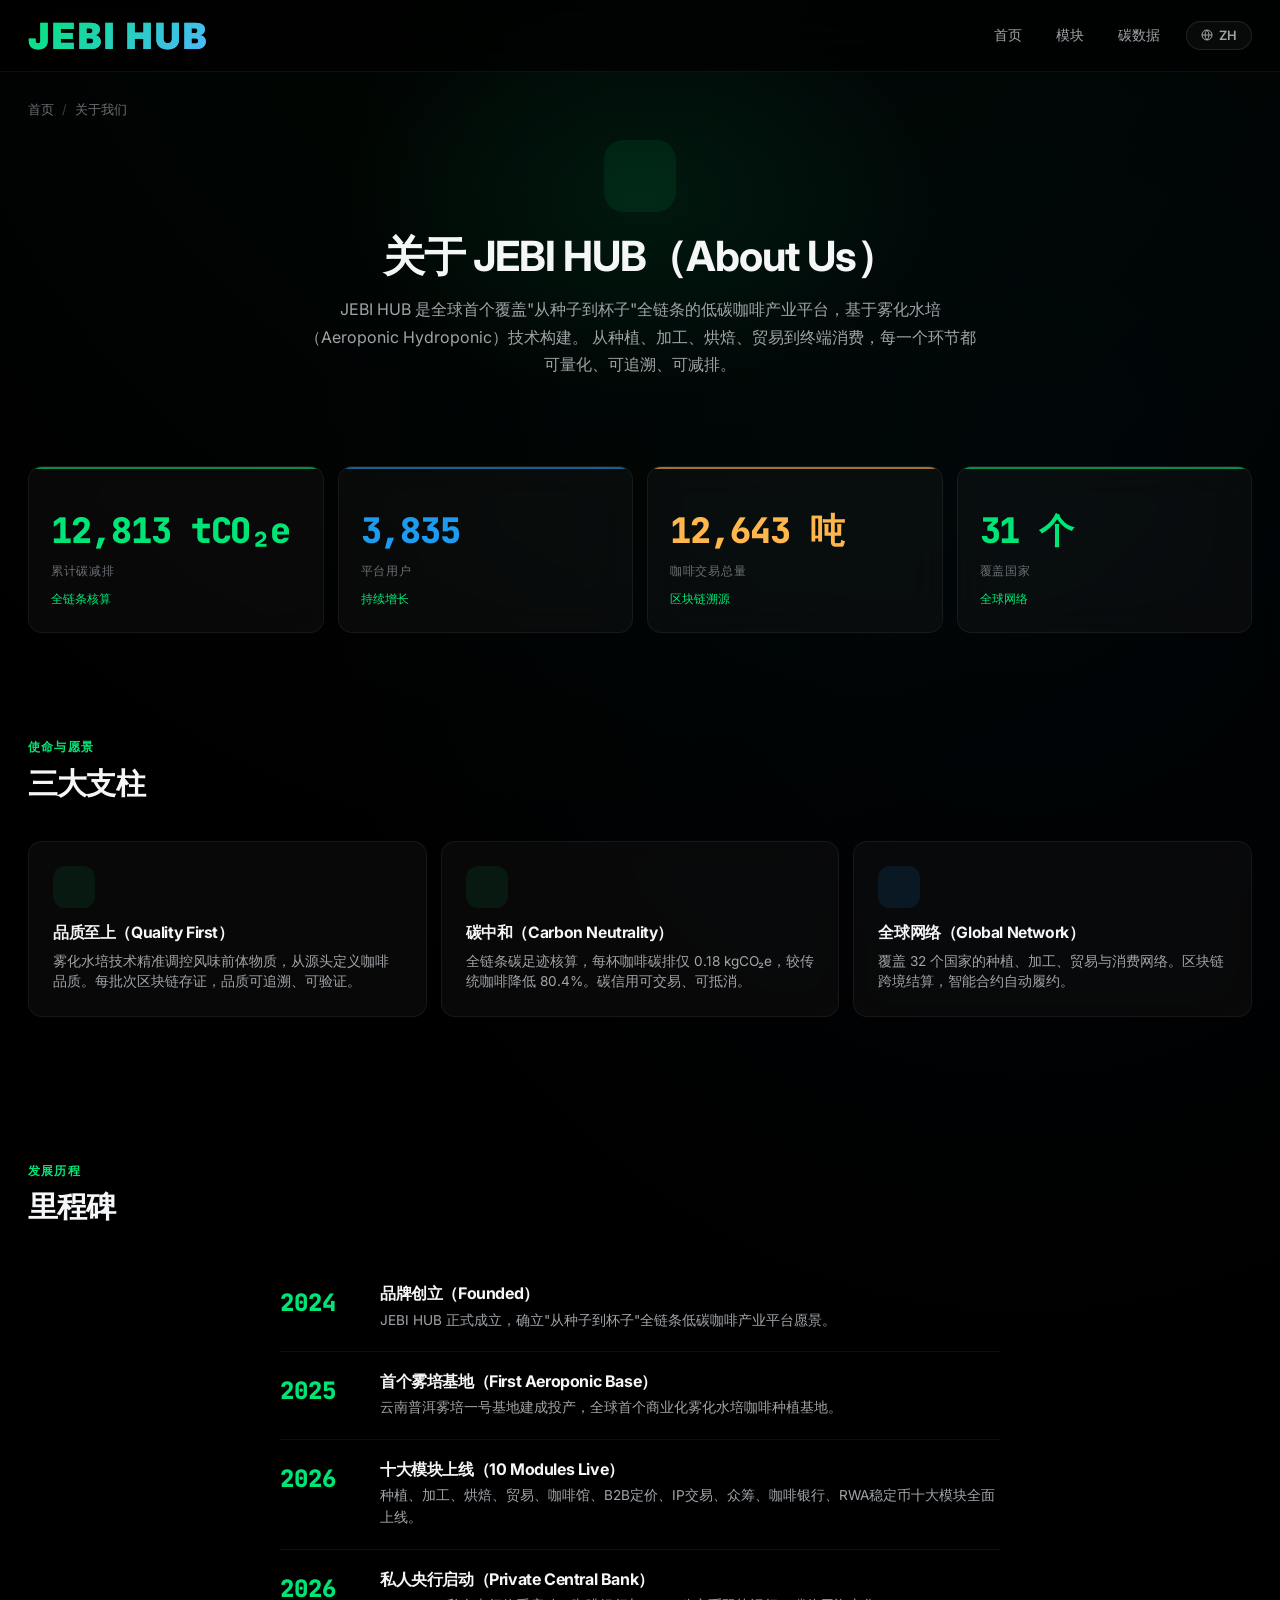
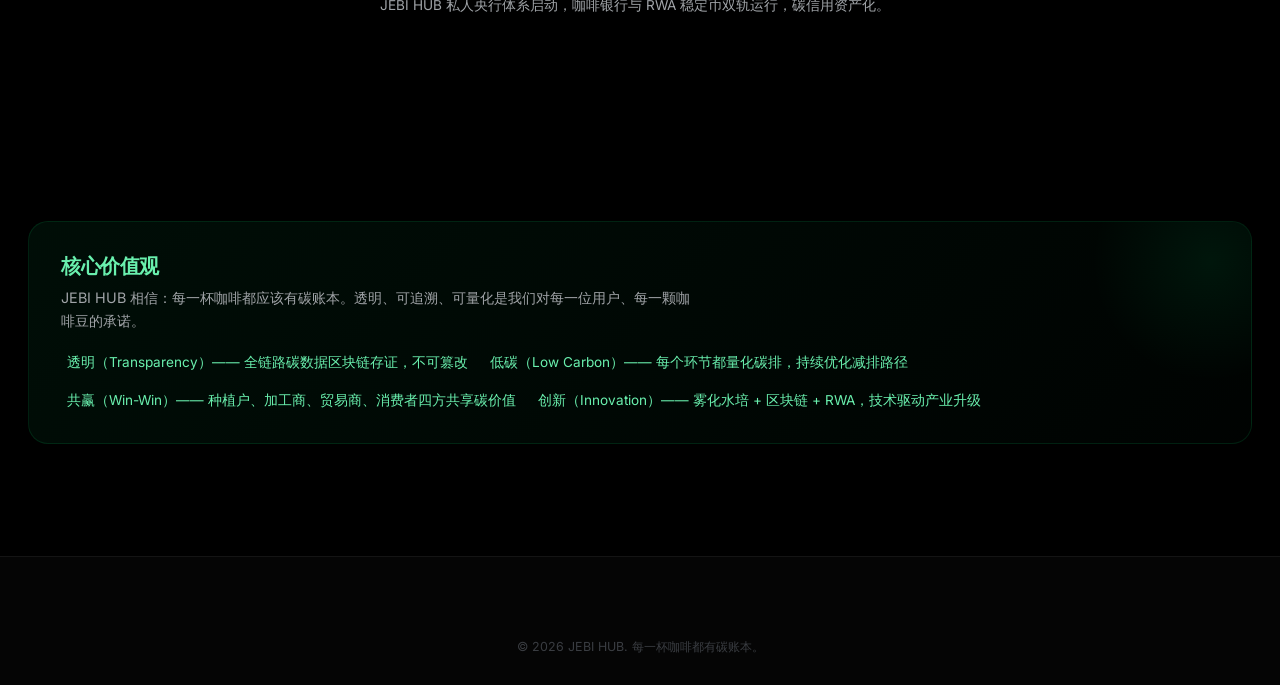
==== modules/about.html @ 52b02df3 "JEBI HUB — Low-carbon coffee industry platform - 15 HTML pages (index + 14 modules including About, " ====
<!DOCTYPE html>
<html lang="zh-CN">
  <head>
    <meta charset="UTF-8">
    <meta name="viewport" content="width=device-width, initial-scale=1.0">
    <title>关于我们 — JEBI HUB</title>
    <link rel="stylesheet" href="../css/style.css">
    <link href="https://fonts.googleapis.com/css2?family=Inter:wght@400;500;600;700;800;900&family=JetBrains+Mono:wght@400;500;600;700;800&display=swap" rel="stylesheet">
  </head>
  <body>
    <nav class="nav">
      <div class="nav-inner">
        <a href="../index.html" class="nav-logo">
          <span>JEBI HUB</span>
        </a>
        <div class="nav-links">
          <a href="../index.html" class="nav-link" data-i18n="nav.home">首页</a>
          <a href="../index.html#modules" class="nav-link" data-i18n="nav.modules">模块</a>
          <a href="../index.html#dashboard" class="nav-link" data-i18n="nav.carbon">碳数据</a>
          <div class="lang-switcher">
            <button class="lang-switcher-btn">
              <svg width="16" height="16" viewBox="0 0 24 24" fill="none" stroke="currentColor" stroke-width="2">
                <circle cx="12" cy="12" r="10"/>
                <path d="M2 12h20M12 2a15.3 15.3 0 0 1 4 10 15.3 15.3 0 0 1-4 10 15.3 15.3 0 0 1-4-10 15.3 15.3 0 0 1 4-10z"/>
              </svg>
              <span class="lang-current">ZH</span>
            </button>
            <div class="lang-switcher-menu">
              <div class="lang-option active" data-lang="zh">中文</div>
              <div class="lang-option" data-lang="en">English</div>
              <div class="lang-option" data-lang="ar">العربية</div>
            </div>
          </div>
        </div>
      </div>
    </nav>
    <section class="page-header" style="--ph-glow: rgba(0, 230, 118, 0.08);">
      <div class="container">
        <div class="breadcrumb">
          <a href="../index.html" data-i18n="breadcrumb.home">首页</a>
          <span class="breadcrumb-sep">/</span>
          <span data-i18n="about.breadcrumb">关于我们</span>
        </div>
        <div class="page-header-content">
          <div class="module-icon" style="background: var(--green-dim);">
          </div>
          <h1 data-i18n="about.title">关于 JEBI HUB（About Us）</h1>
          <p class="module-desc" data-i18n="about.desc">
            JEBI HUB 是全球首个覆盖"从种子到杯子"全链条的低碳咖啡产业平台，基于雾化水培（Aeroponic Hydroponic）技术构建。
            从种植、加工、烘焙、贸易到终端消费，每一个环节都可量化、可追溯、可减排。
          </p>
        </div>
      </div>
    </section>
    <!-- KPI -->
    <section class="container">
      <div class="kpi-row">
        <div class="kpi" style="--kpi-color: var(--green);">
          <div class="kpi-icon">
          </div>
          <div class="kpi-val" data-count="12850" data-suffix=" tCO₂e">12,850 tCO₂e</div>
          <div class="kpi-label" data-i18n="about.kpi1.label">累计碳减排</div>
          <div class="kpi-trend up" data-i18n="about.kpi1.trend">全链条核算</div>
        </div>
        <div class="kpi" style="--kpi-color: var(--accent);">
          <div class="kpi-icon">
          </div>
          <div class="kpi-val" data-count="3847">3,847</div>
          <div class="kpi-label" data-i18n="about.kpi2.label">平台用户</div>
          <div class="kpi-trend up" data-i18n="about.kpi2.trend">持续增长</div>
        </div>
        <div class="kpi" style="--kpi-color: var(--amber);">
          <div class="kpi-icon">
          </div>
          <div class="kpi-val" data-count="12680" data-suffix=" 吨">12,680 吨</div>
          <div class="kpi-label" data-i18n="about.kpi3.label">咖啡交易总量</div>
          <div class="kpi-trend up" data-i18n="about.kpi3.trend">区块链溯源</div>
        </div>
        <div class="kpi" style="--kpi-color: var(--green);">
          <div class="kpi-icon">
          </div>
          <div class="kpi-val" data-count="32" data-suffix=" 个">32 个</div>
          <div class="kpi-label" data-i18n="about.kpi4.label">覆盖国家</div>
          <div class="kpi-trend up" data-i18n="about.kpi4.trend">全球网络</div>
        </div>
      </div>
    </section>
    <!-- Mission & Vision -->
    <section class="section">
      <div class="container">
        <div class="section-head">
          <div>
            <div class="section-eyebrow" data-i18n="about.mission.eyebrow">使命与愿景</div>
            <h2 data-i18n="about.mission.title">三大支柱</h2>
          </div>
        </div>
        <div class="feature-grid">
          <div class="feature-card animate-in d1">
            <div class="feature-card-icon green">
            </div>
            <h4 data-i18n="about.mission.card1.title">品质至上（Quality First）</h4>
            <p data-i18n="about.mission.card1.desc">雾化水培技术精准调控风味前体物质，从源头定义咖啡品质。每批次区块链存证，品质可追溯、可验证。</p>
          </div>
          <div class="feature-card animate-in d2">
            <div class="feature-card-icon green">
            </div>
            <h4 data-i18n="about.mission.card2.title">碳中和（Carbon Neutrality）</h4>
            <p data-i18n="about.mission.card2.desc">全链条碳足迹核算，每杯咖啡碳排仅 0.18 kgCO₂e，较传统咖啡降低 80.4%。碳信用可交易、可抵消。</p>
          </div>
          <div class="feature-card animate-in d3">
            <div class="feature-card-icon blue">
            </div>
            <h4 data-i18n="about.mission.card3.title">全球网络（Global Network）</h4>
            <p data-i18n="about.mission.card3.desc">覆盖 32 个国家的种植、加工、贸易与消费网络。区块链跨境结算，智能合约自动履约。</p>
          </div>
        </div>
      </div>
    </section>
    <!-- Timeline -->
    <section class="section">
      <div class="container">
        <div class="section-head">
          <div>
            <div class="section-eyebrow" data-i18n="about.timeline.eyebrow">发展历程</div>
            <h2 data-i18n="about.timeline.title">里程碑</h2>
          </div>
        </div>
        <div class="about-timeline">
          <div class="about-timeline-item">
            <div class="about-timeline-year">2024</div>
            <div class="about-timeline-content">
              <h4 data-i18n="about.timeline.item1.title">品牌创立（Founded）</h4>
              <p data-i18n="about.timeline.item1.desc">JEBI HUB 正式成立，确立"从种子到杯子"全链条低碳咖啡产业平台愿景。</p>
            </div>
          </div>
          <div class="about-timeline-item">
            <div class="about-timeline-year">2025</div>
            <div class="about-timeline-content">
              <h4 data-i18n="about.timeline.item2.title">首个雾培基地（First Aeroponic Base）</h4>
              <p data-i18n="about.timeline.item2.desc">云南普洱雾培一号基地建成投产，全球首个商业化雾化水培咖啡种植基地。</p>
            </div>
          </div>
          <div class="about-timeline-item">
            <div class="about-timeline-year">2026</div>
            <div class="about-timeline-content">
              <h4 data-i18n="about.timeline.item3.title">十大模块上线（10 Modules Live）</h4>
              <p data-i18n="about.timeline.item3.desc">种植、加工、烘焙、贸易、咖啡馆、B2B定价、IP交易、众筹、咖啡银行、RWA稳定币十大模块全面上线。</p>
            </div>
          </div>
          <div class="about-timeline-item">
            <div class="about-timeline-year">2026</div>
            <div class="about-timeline-content">
              <h4 data-i18n="about.timeline.item4.title">私人央行启动（Private Central Bank）</h4>
              <p data-i18n="about.timeline.item4.desc">JEBI HUB 私人央行体系启动，咖啡银行与 RWA 稳定币双轨运行，碳信用资产化。</p>
            </div>
          </div>
        </div>
      </div>
    </section>
    <!-- Core Values -->
    <section class="section">
      <div class="container">
        <div class="lc-banner">
          <h3 data-i18n="about.values.title">核心价值观</h3>
          <p data-i18n="about.values.desc">JEBI HUB 相信：每一杯咖啡都应该有碳账本。透明、可追溯、可量化是我们对每一位用户、每一颗咖啡豆的承诺。</p>
          <ul>
            <li data-i18n="about.values.item1">透明（Transparency）—— 全链路碳数据区块链存证，不可篡改</li>
            <li data-i18n="about.values.item2">低碳（Low Carbon）—— 每个环节都量化碳排，持续优化减排路径</li>
            <li data-i18n="about.values.item3">共赢（Win-Win）—— 种植户、加工商、贸易商、消费者四方共享碳价值</li>
            <li data-i18n="about.values.item4">创新（Innovation）—— 雾化水培 + 区块链 + RWA，技术驱动产业升级</li>
          </ul>
        </div>
      </div>
    </section>
    <footer class="footer">
      <div class="container">
        <div class="footer-bottom" style="border: none; justify-content: center;">
          <p>&copy; 2026 JEBI HUB. 每一杯咖啡都有碳账本。</p>
        </div>
      </div>
    </footer>
    <script src="../js/i18n.js"></script>
    <script src="../js/main.js">
    </script>
  </body>
</html>
---- css/style.css ----
/* ============================================================
 全咖啡产业链低碳经济购物中心 — 全局样式 v2
 Design: Premium Dark · Glassmorphism · Data-First
 ============================================================ */

/* ---------- CSS Variables ---------- */
:root {
 /* Backgrounds — layered depth */
 --bg-0: #000000;
 --bg-1: #050505;
 --bg-2: #0a0b0d;
 --bg-3: #101113;
 --bg-glass: rgba(255, 255, 255, 0.03);
 --bg-glass-hover: rgba(255, 255, 255, 0.06);
 --bg-elevated: #16181c;

 /* Borders */
 --border-1: rgba(255, 255, 255, 0.06);
 --border-2: rgba(255, 255, 255, 0.1);
 --border-3: rgba(255, 255, 255, 0.16);

 /* Text */
 --text-1: #f5f6f7;
 --text-2: #a0a4a8;
 --text-3: #6b7075;
 --text-4: #3a3d42;

 /* Accents */
 --accent: #1d9bf0;
 --accent-hi: #4db8ff;
 --accent-lo: #0d7bc4;
 --accent-dim: rgba(29, 155, 240, 0.1);
 --accent-glow: rgba(29, 155, 240, 0.3);

 /* Low-carbon green */
 --green: #00e676;
 --green-hi: #69f0ae;
 --green-lo: #00b248;
 --green-dim: rgba(0, 230, 118, 0.08);
 --green-glow: rgba(0, 230, 118, 0.2);

 /* Amber */
 --amber: #ffb74d;
 --amber-dim: rgba(255, 183, 77, 0.08);

 /* Purple */
 --purple: #b388ff;
 --purple-dim: rgba(179, 136, 255, 0.08);

 /* Red */
 --red: #ff5252;
 --red-dim: rgba(255, 82, 82, 0.08);

 /* Radius */
 --r-sm: 8px;
 --r-md: 14px;
 --r-lg: 20px;
 --r-xl: 28px;

 /* Shadows */
 --shadow-sm: 0 2px 8px rgba(0,0,0,0.3);
 --shadow-md: 0 4px 24px rgba(0,0,0,0.4);
 --shadow-lg: 0 8px 40px rgba(0,0,0,0.5);
 --shadow-green: 0 0 40px rgba(0, 230, 118, 0.12);
 --shadow-blue: 0 0 40px rgba(29, 155, 240, 0.12);

 /* Typography */
 --font-sans: 'Inter', -apple-system, BlinkMacSystemFont, 'Segoe UI', sans-serif;
 --font-mono: 'JetBrains Mono', 'SF Mono', 'Fira Code', monospace;

 /* Layout */
 --nav-h: 64px;
 --max-w: 1320px;
}

/* ---------- Reset ---------- */
*, *::before, *::after { box-sizing: border-box; margin: 0; padding: 0; }
html { font-size: 16px; scroll-behavior: smooth; -webkit-font-smoothing: antialiased; -moz-osx-font-smoothing: grayscale; }
body {
 font-family: var(--font-sans);
 background: var(--bg-0);
 color: var(--text-1);
 line-height: 1.6;
 min-height: 100vh;
 overflow-x: hidden;
 background-image:
 radial-gradient(ellipse 80% 50% at 50% -10%, rgba(0, 230, 118, 0.04), transparent),
 radial-gradient(ellipse 60% 40% at 80% 20%, rgba(29, 155, 240, 0.03), transparent);
}
a { color: var(--accent); text-decoration: none; transition: color 0.2s; }
a:hover { color: var(--accent-hi); }
ul, ol { list-style: none; }
img { max-width: 100%; display: block; }
button { cursor: pointer; font-family: inherit; border: none; outline: none; background: none; color: inherit; }
input, textarea, select { font-family: inherit; outline: none; }

/* ---------- Typography ---------- */
h1, h2, h3, h4, h5, h6 { font-weight: 700; line-height: 1.2; letter-spacing: -0.025em; }
.gradient-text {
 background: linear-gradient(135deg, var(--green-hi), var(--accent-hi));
 -webkit-background-clip: text; -webkit-text-fill-color: transparent; background-clip: text;
}
.gradient-green {
 background: linear-gradient(135deg, var(--green), var(--green-hi));
 -webkit-background-clip: text; -webkit-text-fill-color: transparent; background-clip: text;
}
.mono { font-family: var(--font-mono); }
.t2 { color: var(--text-2); }
.t3 { color: var(--text-3); }

/* ---------- Container ---------- */
.container { width: 100%; max-width: var(--max-w); margin: 0 auto; padding: 0 28px; }

/* ---------- Glass Card (core component) ---------- */
.glass {
 background: var(--bg-glass);
 backdrop-filter: blur(20px) saturate(140%);
 -webkit-backdrop-filter: blur(20px) saturate(140%);
 border: 1px solid var(--border-1);
 border-radius: var(--r-lg);
 transition: all 0.35s cubic-bezier(0.4, 0, 0.2, 1);
}
.glass:hover {
 background: var(--bg-glass-hover);
 border-color: var(--border-2);
}
.glass-solid {
 background: var(--bg-2);
 border: 1px solid var(--border-1);
 border-radius: var(--r-lg);
 transition: all 0.35s cubic-bezier(0.4, 0, 0.2, 1);
}
.glass-solid:hover {
 background: var(--bg-3);
 border-color: var(--border-2);
}

/* ---------- Navigation ---------- */
.nav {
 position: fixed; top: 0; left: 0; right: 0; z-index: 1000;
 height: var(--nav-h);
 background: rgba(0, 0, 0, 0.7);
 backdrop-filter: blur(24px) saturate(160%);
 -webkit-backdrop-filter: blur(24px) saturate(160%);
 border-bottom: 1px solid var(--border-1);
}
.nav-inner {
 display: flex; align-items: center; justify-content: space-between;
 height: 100%; max-width: var(--max-w); margin: 0 auto; padding: 0 28px;
}
.nav-logo {
  display: flex; align-items: center; gap: 0;
  font-size: 2.25rem; font-weight: 900; line-height: 1;
  color: transparent;
  background: linear-gradient(135deg, var(--green), var(--accent-hi));
  -webkit-background-clip: text; background-clip: text;
  -webkit-text-fill-color: transparent;
  text-transform: uppercase; letter-spacing: 0.08em;
  text-decoration: none; white-space: nowrap;
  transition: opacity 0.2s;
}
.nav-logo:hover { opacity: 0.85; }
.nav-logo span { background: inherit; -webkit-background-clip: inherit; background-clip: inherit; -webkit-text-fill-color: inherit; }
.nav-links { display: flex; align-items: center; gap: 2px; }
.nav-link {
 padding: 8px 16px; font-size: 0.875rem; font-weight: 500;
 color: var(--text-2); border-radius: 20px; transition: all 0.2s;
}
.nav-link:hover { color: var(--text-1); background: var(--bg-glass); }
.nav-link.active { color: var(--text-1); background: var(--accent-dim); }
.nav-dropdown { position: relative; }
.nav-dropdown-trigger {
 display: flex; align-items: center; gap: 4px;
 padding: 8px 16px; font-size: 0.875rem; font-weight: 500;
 color: var(--text-2); border-radius: 20px; transition: all 0.2s;
}
.nav-dropdown-trigger:hover { color: var(--text-1); background: var(--bg-glass); }
.nav-dropdown-trigger svg { width: 14px; height: 14px; transition: transform 0.2s; }
.nav-dropdown:hover .nav-dropdown-trigger svg { transform: rotate(180deg); }
.nav-dropdown-menu {
 position: absolute; top: calc(100% + 8px); left: 50%;
 transform: translateX(-50%) translateY(8px);
 background: rgba(16, 17, 19, 0.95);
 backdrop-filter: blur(24px); -webkit-backdrop-filter: blur(24px);
 border: 1px solid var(--border-2); border-radius: var(--r-md);
 padding: 8px; min-width: 240px;
 opacity: 0; visibility: hidden; transition: all 0.2s;
 box-shadow: var(--shadow-lg);
}
.nav-dropdown:hover .nav-dropdown-menu {
 opacity: 1; visibility: visible; transform: translateX(-50%) translateY(0);
}
.nav-dropdown-item {
 display: flex; align-items: center; gap: 8px;
 padding: 10px 14px; font-size: 0.85rem; color: var(--text-2);
 border-radius: var(--r-sm); transition: all 0.15s;
}
.nav-dropdown-item:hover { color: var(--text-1); background: var(--accent-dim); }
.nav-dropdown-item .badge {
 margin-left: auto; padding: 2px 8px; font-size: 0.65rem; font-weight: 700;
 color: var(--green); background: var(--green-dim); border-radius: 8px;
 text-transform: uppercase; letter-spacing: 0.04em;
}

/* ---------- Hero ---------- */
.hero { padding: 140px 0 60px; text-align: center; position: relative; overflow: hidden; }
.hero::before {
 content: ''; position: absolute; top: -100px; left: 50%; transform: translateX(-50%);
 width: 900px; height: 700px;
 background: radial-gradient(ellipse at center, rgba(0, 230, 118, 0.07) 0%, transparent 60%);
 pointer-events: none;
}
.hero::after {
 content: ''; position: absolute; bottom: 0; left: 0; right: 0; height: 200px;
 background: linear-gradient(to bottom, transparent, var(--bg-0));
 pointer-events: none;
}
.hero-badge {
 display: inline-flex; align-items: center; gap: 8px;
 padding: 7px 18px; font-size: 0.8rem; font-weight: 600;
 color: var(--green-hi); background: var(--green-dim);
 border: 1px solid rgba(0, 230, 118, 0.15);
 border-radius: 24px; margin-bottom: 28px;
}
.hero-badge-dot {
 width: 7px; height: 7px; background: var(--green); border-radius: 50%;
 box-shadow: 0 0 8px var(--green);
 animation: pulse-dot 2s infinite;
}
@keyframes pulse-dot { 0%, 100% { opacity: 1; } 50% { opacity: 0.3; } }
.hero h1 {
 font-size: 4rem; font-weight: 900; line-height: 1.08;
 letter-spacing: -0.035em; margin-bottom: 24px; max-width: 880px;
 margin-left: auto; margin-right: auto;
}
.hero-sub {
 font-size: 1.2rem; color: var(--text-2); max-width: 640px;
 margin: 0 auto 44px; line-height: 1.7;
}
.hero-cta { display: inline-flex; gap: 14px; }

/* ---------- Buttons ---------- */
.btn {
 display: inline-flex; align-items: center; justify-content: center; gap: 8px;
 padding: 13px 30px; font-size: 0.95rem; font-weight: 600;
 border-radius: 26px; transition: all 0.25s cubic-bezier(0.4, 0, 0.2, 1);
 white-space: nowrap;
}
.btn-primary {
 background: linear-gradient(135deg, var(--accent), var(--accent-lo));
 color: #fff;
 box-shadow: 0 4px 20px rgba(29, 155, 240, 0.3);
}
.btn-primary:hover { transform: translateY(-1px); box-shadow: 0 6px 28px rgba(29, 155, 240, 0.4); color: #fff; }
.btn-green {
 background: linear-gradient(135deg, var(--green), var(--green-lo));
 color: #000;
 box-shadow: 0 4px 20px rgba(0, 230, 118, 0.25);
}
.btn-green:hover { transform: translateY(-1px); box-shadow: 0 6px 28px rgba(0, 230, 118, 0.35); color: #000; }
.btn-outline {
 background: var(--bg-glass); color: var(--text-1); border: 1px solid var(--border-2);
 backdrop-filter: blur(12px); -webkit-backdrop-filter: blur(12px);
}
.btn-outline:hover { background: var(--bg-glass-hover); border-color: var(--border-3); color: var(--text-1); }
.btn-sm { padding: 8px 18px; font-size: 0.85rem; }
.btn-lg { padding: 16px 38px; font-size: 1.05rem; }

/* ---------- Section ---------- */
.section { padding: 72px 0; }
.section-head {
 display: flex; align-items: flex-end; justify-content: space-between;
 margin-bottom: 40px; flex-wrap: wrap; gap: 16px;
}
.section-head h2 { font-size: 1.9rem; font-weight: 800; }
.section-head .sub { color: var(--text-3); font-size: 0.9rem; }
.section-eyebrow {
 font-size: 0.75rem; font-weight: 700; text-transform: uppercase;
 letter-spacing: 0.1em; color: var(--green); margin-bottom: 8px;
}

/* ---------- KPI Stats Row ---------- */
.kpi-row {
 display: grid; grid-template-columns: repeat(4, 1fr);
 gap: 14px; margin: 48px 0 32px;
}
.kpi {
 background: var(--bg-glass);
 backdrop-filter: blur(20px); -webkit-backdrop-filter: blur(20px);
 border: 1px solid var(--border-1); border-radius: var(--r-md);
 padding: 24px 22px; transition: all 0.35s; position: relative; overflow: hidden;
}
.kpi::before {
 content: ''; position: absolute; top: 0; left: 0; right: 0; height: 2px;
 background: var(--kpi-color, var(--green)); opacity: 0.6;
}
.kpi:hover {
 border-color: var(--border-3); transform: translateY(-3px);
 box-shadow: var(--shadow-md);
}
.kpi-icon { font-size: 1.3rem; margin-bottom: 12px; }
.kpi-val {
 font-size: 2.2rem; font-weight: 900; font-family: var(--font-mono);
 letter-spacing: -0.03em; color: var(--kpi-color, var(--green));
}
.kpi-label {
 font-size: 0.78rem; color: var(--text-3); text-transform: uppercase;
 letter-spacing: 0.06em; margin-top: 2px;
}
.kpi-trend {
 font-size: 0.75rem; margin-top: 8px;
 display: flex; align-items: center; gap: 4px;
}
.kpi-trend.up { color: var(--green); }
.kpi-trend.neutral { color: var(--text-3); }

/* ---------- Carbon Journey (SVG pipeline) ---------- */
.journey {
 position: relative; padding: 40px 0; overflow-x: auto;
}
.journey-track {
 display: flex; align-items: center; justify-content: center;
 min-width: 1000px; position: relative;
}
.journey-node {
 display: flex; flex-direction: column; align-items: center; text-align: center;
 min-width: 100px; z-index: 2; position: relative;
}
.journey-node-orb {
 width: 56px; height: 56px; border-radius: 50%;
 display: flex; align-items: center; justify-content: center;
 font-size: 1.3rem;
 background: var(--bg-2); border: 1px solid var(--border-2);
 transition: all 0.35s;
}
.journey-node:hover .journey-node-orb {
 border-color: var(--green); box-shadow: 0 0 24px var(--green-glow);
 transform: scale(1.12);
}
.journey-node-label {
 font-size: 0.78rem; font-weight: 600; color: var(--text-1); margin-top: 10px;
}
.journey-node-carbon {
 font-size: 0.68rem; color: var(--green); font-family: var(--font-mono); margin-top: 2px;
}
.journey-line {
 flex: 1; height: 2px; min-width: 40px;
 background: linear-gradient(90deg, var(--green-lo), var(--green));
 opacity: 0.3; position: relative;
}
.journey-line::after {
 content: ''; position: absolute; right: -4px; top: -3px;
 width: 0; height: 0;
 border-left: 6px solid var(--green);
 border-top: 4px solid transparent;
 border-bottom: 4px solid transparent;
 opacity: 0.5;
}

/* ---------- Dashboard Panel ---------- */
.dash-panel {
 display: grid; grid-template-columns: 1.6fr 1fr;
 gap: 14px; margin-top: 32px;
}
.dash-panel-right { display: flex; flex-direction: column; gap: 14px; }
.panel {
 background: var(--bg-glass);
 backdrop-filter: blur(20px); -webkit-backdrop-filter: blur(20px);
 border: 1px solid var(--border-1); border-radius: var(--r-lg);
 padding: 24px;
}
.panel-head {
 display: flex; align-items: center; justify-content: space-between;
 margin-bottom: 22px;
}
.panel-title { font-size: 0.95rem; font-weight: 700; }
.panel-badge {
 font-size: 0.68rem; padding: 3px 10px; border-radius: 10px;
 font-weight: 700; display: flex; align-items: center; gap: 5px;
}
.panel-badge.live { color: var(--green); background: var(--green-dim); }
.panel-badge.live::before {
 content: ''; width: 6px; height: 6px; border-radius: 50%;
 background: var(--green); animation: pulse-dot 2s infinite;
}

/* ---------- SVG Chart: Area Chart ---------- */
.area-chart { width: 100%; height: auto; }
.area-chart .grid line { stroke: var(--border-1); stroke-width: 1; }
.area-chart .axis text { font-size: 10px; fill: var(--text-3); font-family: var(--font-mono); }
.area-chart .area-fill { opacity: 0.15; }
.area-chart .line-stroke { fill: none; stroke-width: 2.5; stroke-linecap: round; stroke-linejoin: round; }

/* ---------- SVG Chart: Donut ---------- */
.donut-wrap { display: flex; align-items: center; justify-content: center; gap: 28px; }
.donut { position: relative; width: 150px; height: 150px; }
.donut svg { transform: rotate(-90deg); }
.donut-center {
 position: absolute; inset: 0; display: flex; flex-direction: column;
 align-items: center; justify-content: center;
}
.donut-val { font-size: 1.6rem; font-weight: 900; font-family: var(--font-mono); }
.donut-label { font-size: 0.7rem; color: var(--text-3); }
.donut-legend { display: flex; flex-direction: column; gap: 8px; }
.donut-legend-item {
 display: flex; align-items: center; gap: 8px; font-size: 0.8rem; color: var(--text-2);
}
.donut-legend-dot { width: 10px; height: 10px; border-radius: 3px; flex-shrink: 0; }

/* ---------- Horizontal Bar List ---------- */
.hbar-list { display: flex; flex-direction: column; gap: 14px; }
.hbar-row { display: flex; align-items: center; gap: 12px; }
.hbar-label { width: 90px; font-size: 0.8rem; color: var(--text-2); text-align: right; flex-shrink: 0; }
.hbar-track {
 flex: 1; height: 26px; background: var(--bg-1); border-radius: 13px;
 overflow: hidden; position: relative; border: 1px solid var(--border-1);
}
.hbar-fill {
 height: 100%; border-radius: 13px; transition: width 1.2s cubic-bezier(0.4, 0, 0.2, 1);
 display: flex; align-items: center; justify-content: flex-end; padding-right: 10px;
 font-size: 0.72rem; font-weight: 700; color: rgba(255,255,255,0.95);
}
.hbar-fill.green { background: linear-gradient(90deg, var(--green-lo), var(--green)); }
.hbar-fill.blue { background: linear-gradient(90deg, var(--accent-lo), var(--accent)); }
.hbar-fill.amber { background: linear-gradient(90deg, #c68610, var(--amber)); }
.hbar-fill.purple { background: linear-gradient(90deg, #7c4dff, var(--purple)); }
.hbar-val {
 width: 56px; font-size: 0.8rem; font-weight: 700; font-family: var(--font-mono);
 text-align: left; flex-shrink: 0;
}

/* ---------- Module Cards Grid ---------- */
.module-grid {
 display: grid; grid-template-columns: repeat(4, 1fr); gap: 14px;
}
.module-card {
 background: var(--bg-glass);
 backdrop-filter: blur(20px); -webkit-backdrop-filter: blur(20px);
 border: 1px solid var(--border-1); border-radius: var(--r-lg);
 padding: 26px 22px; transition: all 0.35s cubic-bezier(0.4, 0, 0.2, 1);
 position: relative; overflow: hidden; text-decoration: none; color: inherit; display: block;
}
.module-card::before {
 content: ''; position: absolute; top: 0; left: 0; right: 0; height: 3px;
 background: var(--mc-color, var(--green)); opacity: 0; transition: opacity 0.3s;
}
.module-card::after {
 content: ''; position: absolute; bottom: -40px; right: -40px;
 width: 120px; height: 120px; border-radius: 50%;
 background: var(--mc-color, var(--green)); opacity: 0;
 filter: blur(40px); transition: opacity 0.4s;
}
.module-card:hover {
 border-color: var(--border-3); transform: translateY(-4px);
 box-shadow: var(--shadow-md);
}
.module-card:hover::before { opacity: 1; }
.module-card:hover::after { opacity: 0.06; }
.module-card-num {
 position: absolute; top: 18px; right: 20px;
 font-size: 2.5rem; font-weight: 900; font-family: var(--font-mono);
 color: var(--text-4); opacity: 0.4;
}
.module-card-icon {
 width: 44px; height: 44px; border-radius: 12px;
 display: flex; align-items: center; justify-content: center;
 font-size: 1.25rem; margin-bottom: 16px;
}
.module-card-icon.green { background: var(--green-dim); }
.module-card-icon.blue { background: var(--accent-dim); }
.module-card-icon.amber { background: var(--amber-dim); }
.module-card-icon.purple { background: var(--purple-dim); }
.module-card h3 { font-size: 1.05rem; margin-bottom: 8px; }
.module-card p { font-size: 0.83rem; color: var(--text-2); line-height: 1.5; margin-bottom: 16px; }
.module-card-meta {
 display: flex; gap: 14px; font-size: 0.72rem; color: var(--text-3);
 padding-top: 14px; border-top: 1px solid var(--border-1);
}
.module-card-tag {
 position: absolute; top: 18px; right: 60px;
 padding: 2px 10px; font-size: 0.65rem; font-weight: 700;
 color: var(--green); background: var(--green-dim); border-radius: 8px;
 text-transform: uppercase; letter-spacing: 0.04em;
}

/* ---------- Flywheel Cards ---------- */
.flywheel-grid {
 display: grid; grid-template-columns: repeat(3, 1fr); gap: 14px;
}
.flywheel-card {
 background: var(--bg-glass);
 backdrop-filter: blur(20px); -webkit-backdrop-filter: blur(20px);
 border: 1px solid var(--border-1); border-radius: var(--r-lg);
 padding: 28px; transition: all 0.35s; position: relative; overflow: hidden;
}
.flywheel-card:hover { border-color: var(--border-2); transform: translateY(-3px); }
.flywheel-card-icon {
 width: 48px; height: 48px; border-radius: 14px;
 display: flex; align-items: center; justify-content: center;
 font-size: 1.4rem; margin-bottom: 18px;
}
.flywheel-card h4 { font-size: 1.1rem; margin-bottom: 10px; }
.flywheel-card p { font-size: 0.85rem; color: var(--text-2); line-height: 1.6; }
.flywheel-chain {
 display: flex; flex-wrap: wrap; gap: 4px; margin-top: 16px;
 font-size: 0.72rem; font-family: var(--font-mono); color: var(--text-3);
}
.flywheel-chain span { color: var(--green); }
.flywheel-chain em { font-style: normal; color: var(--text-4); margin: 0 2px; }

/* ---------- News ---------- */
.news-grid { display: grid; grid-template-columns: repeat(3, 1fr); gap: 14px; }
.news-card {
 background: var(--bg-glass);
 backdrop-filter: blur(20px); -webkit-backdrop-filter: blur(20px);
 border: 1px solid var(--border-1); border-radius: var(--r-lg);
 padding: 24px; transition: all 0.3s; display: block; color: inherit; text-decoration: none;
}
.news-card:hover { background: var(--bg-glass-hover); border-color: var(--border-2); transform: translateY(-2px); }
.news-card-tag {
 display: inline-block; padding: 3px 10px; font-size: 0.68rem; font-weight: 700;
 border-radius: 8px; margin-bottom: 14px; text-transform: uppercase; letter-spacing: 0.04em;
}
.news-card-tag.tech { color: var(--accent); background: var(--accent-dim); }
.news-card-tag.carbon { color: var(--green); background: var(--green-dim); }
.news-card-tag.biz { color: var(--amber); background: var(--amber-dim); }
.news-card h4 { font-size: 1rem; margin-bottom: 8px; line-height: 1.4; }
.news-card p { font-size: 0.85rem; color: var(--text-2); line-height: 1.5; }
.news-card-date { font-size: 0.72rem; color: var(--text-4); margin-top: 14px; }

/* ---------- Footer ---------- */
.footer { border-top: 1px solid var(--border-1); padding: 56px 0 28px; background: var(--bg-1); }
.footer-grid { display: grid; grid-template-columns: 2fr 1fr 1fr 1fr; gap: 40px; margin-bottom: 36px; }
.footer-brand h3 { font-size: 1.1rem; margin-bottom: 12px; }
.footer-brand p { font-size: 0.85rem; color: var(--text-2); line-height: 1.6; }
.footer-col h4 { font-size: 0.78rem; font-weight: 700; margin-bottom: 14px; text-transform: uppercase; letter-spacing: 0.08em; color: var(--text-3); }
.footer-col a { display: block; font-size: 0.85rem; color: var(--text-2); padding: 5px 0; transition: color 0.2s; }
.footer-col a:hover { color: var(--text-1); }
.footer-bottom {
 display: flex; align-items: center; justify-content: space-between;
 padding-top: 24px; border-top: 1px solid var(--border-1);
}
.footer-bottom p { font-size: 0.78rem; color: var(--text-4); }

/* ---------- Breadcrumb ---------- */
.breadcrumb {
 display: flex; align-items: center; gap: 8px;
 font-size: 0.8rem; color: var(--text-3); margin-bottom: 20px;
}
.breadcrumb a { color: var(--text-3); }
.breadcrumb a:hover { color: var(--text-1); }
.breadcrumb-sep { color: var(--text-4); }

/* ---------- Page Header ---------- */
.page-header {
 padding: 100px 0 40px; position: relative; overflow: hidden;
}
.page-header::before {
 content: ''; position: absolute; top: 0; left: 50%; transform: translateX(-50%);
 width: 600px; height: 400px;
 background: radial-gradient(ellipse at center, var(--ph-glow, rgba(0, 230, 118, 0.06)), transparent 70%);
 pointer-events: none;
}
.page-header-content { text-align: center; position: relative; }
.page-header .module-icon {
 width: 72px; height: 72px; border-radius: 20px;
 display: flex; align-items: center; justify-content: center;
 font-size: 2rem; margin: 0 auto 20px;
}
.page-header h1 { font-size: 2.6rem; margin-bottom: 14px; }
.page-header .module-desc {
 font-size: 1rem; color: var(--text-2); max-width: 680px;
 margin: 0 auto; line-height: 1.7;
}

/* ---------- Feature Grid ---------- */
.feature-grid { display: grid; grid-template-columns: repeat(3, 1fr); gap: 14px; }
.feature-card {
 background: var(--bg-glass);
 backdrop-filter: blur(20px); -webkit-backdrop-filter: blur(20px);
 border: 1px solid var(--border-1); border-radius: var(--r-md);
 padding: 24px; transition: all 0.3s;
}
.feature-card:hover { background: var(--bg-glass-hover); border-color: var(--border-2); }
.feature-card-icon {
 width: 42px; height: 42px; border-radius: 12px;
 display: flex; align-items: center; justify-content: center;
 font-size: 1.15rem; margin-bottom: 16px;
}
.feature-card-icon.green { background: var(--green-dim); }
.feature-card-icon.blue { background: var(--accent-dim); }
.feature-card-icon.amber { background: var(--amber-dim); }
.feature-card h4 { font-size: 0.98rem; margin-bottom: 8px; }
.feature-card p { font-size: 0.85rem; color: var(--text-2); line-height: 1.5; }

/* ---------- Low Carbon Banner ---------- */
.lc-banner {
 background: linear-gradient(135deg, rgba(0, 230, 118, 0.06), rgba(0, 230, 118, 0.01));
 border: 1px solid rgba(0, 230, 118, 0.12);
 border-radius: var(--r-lg); padding: 32px; margin: 40px 0;
 position: relative; overflow: hidden;
}
.lc-banner::after {
 content: ''; position: absolute; right: -80px; top: -80px;
 width: 240px; height: 240px;
 background: radial-gradient(circle, rgba(0, 230, 118, 0.08), transparent 70%);
 pointer-events: none;
}
.lc-banner h3 { font-size: 1.25rem; margin-bottom: 8px; color: var(--green-hi); }
.lc-banner p { font-size: 0.9rem; color: var(--text-2); line-height: 1.6; max-width: 640px; }
.lc-banner ul { display: flex; flex-wrap: wrap; gap: 16px; margin-top: 20px; }
.lc-banner ul li {
 display: flex; align-items: center; gap: 6px;
 font-size: 0.85rem; color: var(--green-hi);
}
.lc-banner ul li::before { content: ''; font-weight: 700; }

/* ---------- Data Table ---------- */
.table-wrap { overflow-x: auto; margin: 20px 0; border-radius: var(--r-md); border: 1px solid var(--border-1); }
.data-table { width: 100%; border-collapse: collapse; font-size: 0.85rem; }
.data-table th {
 text-align: left; padding: 14px 18px; font-weight: 700; color: var(--text-3);
 border-bottom: 1px solid var(--border-2); white-space: nowrap;
 font-size: 0.72rem; text-transform: uppercase; letter-spacing: 0.06em;
 background: var(--bg-1);
}
.data-table td { padding: 15px 18px; border-bottom: 1px solid var(--border-1); color: var(--text-1); }
.data-table tr:last-child td { border-bottom: none; }
.data-table tr:hover td { background: var(--bg-glass); }
.data-table .hl { color: var(--green); font-weight: 700; font-family: var(--font-mono); }

/* ---------- Card Grids ---------- */
.grid-2 { display: grid; grid-template-columns: repeat(2, 1fr); gap: 14px; }
.grid-3 { display: grid; grid-template-columns: repeat(3, 1fr); gap: 14px; }

/* ---------- IP Curve Card ---------- */
.ip-card {
 background: var(--bg-glass);
 backdrop-filter: blur(20px); -webkit-backdrop-filter: blur(20px);
 border: 1px solid var(--border-1); border-radius: var(--r-lg);
 overflow: hidden; transition: all 0.3s;
}
.ip-card:hover { border-color: var(--accent); transform: translateY(-3px); box-shadow: var(--shadow-blue); }
.ip-curve-preview {
 height: 140px; background: var(--bg-1); position: relative;
 display: flex; align-items: center; justify-content: center;
}
.ip-card-body { padding: 20px; }
.ip-card-body h4 { font-size: 0.98rem; margin-bottom: 6px; }
.ip-card-author { font-size: 0.78rem; color: var(--text-3); margin-bottom: 12px; }
.ip-card-meta { display: flex; gap: 14px; font-size: 0.72rem; color: var(--text-3); }
.ip-card-price { margin-top: 12px; font-size: 1.15rem; font-weight: 800; color: var(--accent); font-family: var(--font-mono); }
.ip-card-ce {
 display: inline-flex; align-items: center; gap: 4px;
 padding: 3px 9px; font-size: 0.68rem; font-weight: 700;
 color: var(--green); background: var(--green-dim); border-radius: 8px;
}

/* ---------- Crowdfunding Card ---------- */
.cf-card {
 background: var(--bg-glass);
 backdrop-filter: blur(20px); -webkit-backdrop-filter: blur(20px);
 border: 1px solid var(--border-1); border-radius: var(--r-lg);
 padding: 24px; transition: all 0.3s;
}
.cf-card:hover { background: var(--bg-glass-hover); border-color: var(--border-2); transform: translateY(-3px); }
.cf-progress { margin: 16px 0; }
.cf-bar { height: 8px; background: var(--bg-1); border-radius: 4px; overflow: hidden; border: 1px solid var(--border-1); }
.cf-fill {
 height: 100%; background: linear-gradient(90deg, var(--green), var(--accent));
 border-radius: 4px; transition: width 1.2s cubic-bezier(0.4, 0, 0.2, 1);
}
.cf-meta { display: flex; justify-content: space-between; margin-top: 8px; font-size: 0.8rem; }
.cf-meta span:first-child { font-weight: 700; font-family: var(--font-mono); }
.cf-meta span:last-child { color: var(--text-3); }
.cf-tags { display: flex; gap: 14px; font-size: 0.76rem; color: var(--text-3); margin-top: 4px; }

/* ---------- Storage Monitor ---------- */
.storage-grid { display: grid; grid-template-columns: repeat(3, 1fr); gap: 14px; margin-bottom: 24px; }
.storage-cell {
 background: var(--bg-glass);
 backdrop-filter: blur(20px); -webkit-backdrop-filter: blur(20px);
 border: 1px solid var(--border-1); border-radius: var(--r-md);
 padding: 22px;
}
.storage-cell-head { display: flex; justify-content: space-between; align-items: center; margin-bottom: 14px; }
.storage-cell-label { font-size: 0.8rem; color: var(--text-2); }
.storage-cell-dot { width: 8px; height: 8px; border-radius: 50%; }
.storage-cell-dot.ok { background: var(--green); box-shadow: 0 0 8px var(--green); }
.storage-cell-dot.warn { background: var(--amber); box-shadow: 0 0 8px var(--amber); }
.storage-cell-val { font-size: 1.6rem; font-weight: 800; font-family: var(--font-mono); margin-bottom: 4px; }
.storage-cell-unit { font-size: 0.78rem; color: var(--text-3); }

/* ---------- Product Card ---------- */
.product-grid { display: grid; grid-template-columns: repeat(4, 1fr); gap: 14px; }
.product-card {
 background: var(--bg-glass);
 backdrop-filter: blur(20px); -webkit-backdrop-filter: blur(20px);
 border: 1px solid var(--border-1); border-radius: var(--r-lg);
 overflow: hidden; transition: all 0.3s;
}
.product-card:hover { border-color: var(--border-2); transform: translateY(-3px); box-shadow: var(--shadow-md); }
.product-img {
 height: 160px; background: var(--bg-1);
 display: flex; align-items: center; justify-content: center; font-size: 2.8rem;
}
.product-body { padding: 16px; }
.product-body h4 { font-size: 0.9rem; margin-bottom: 4px; }
.product-origin { font-size: 0.74rem; color: var(--text-3); margin-bottom: 10px; }
.product-carbon { display: flex; align-items: center; gap: 4px; font-size: 0.74rem; color: var(--green); margin-bottom: 10px; }
.product-price { font-size: 1.1rem; font-weight: 800; font-family: var(--font-mono); }

/* ---------- Carbon Footprint Breakdown ---------- */
.cf-breakdown {
 display: grid; grid-template-columns: repeat(5, 1fr); gap: 0;
 border-radius: var(--r-md); overflow: hidden; border: 1px solid var(--border-1);
}
.cf-step {
 padding: 20px 16px; text-align: center; position: relative;
 border-right: 1px solid var(--border-1);
}
.cf-step:last-child { border-right: none; }
.cf-step-icon { font-size: 1.5rem; margin-bottom: 8px; }
.cf-step-label { font-size: 0.75rem; color: var(--text-3); margin-bottom: 6px; }
.cf-step-val { font-size: 1.1rem; font-weight: 800; font-family: var(--font-mono); }
.cf-step-val.green { color: var(--green); }
.cf-step-val.amber { color: var(--amber); }
.cf-step-val.red { color: var(--red); }

/* ---------- Mini Sparkline (SVG) ---------- */
.sparkline { width: 100%; height: 40px; }

/* ---------- Status Pill ---------- */
.pill {
 display: inline-flex; align-items: center; gap: 5px;
 padding: 3px 10px; font-size: 0.72rem; font-weight: 700;
 border-radius: 10px; text-transform: uppercase; letter-spacing: 0.03em;
}
.pill.green { color: var(--green); background: var(--green-dim); }
.pill.amber { color: var(--amber); background: var(--amber-dim); }
.pill.blue { color: var(--accent); background: var(--accent-dim); }
.pill.purple { color: var(--purple); background: var(--purple-dim); }
.pill.red { color: var(--red); background: var(--red-dim); }

/* ---------- Divider ---------- */
.divider { border: none; border-top: 1px solid var(--border-1); margin: 0; }

/* ---------- Responsive ---------- */
@media (max-width: 1024px) {
 .module-grid, .product-grid { grid-template-columns: repeat(2, 1fr); }
 .dash-panel, .news-grid, .feature-grid, .flywheel-grid { grid-template-columns: 1fr; }
 .kpi-row { grid-template-columns: repeat(2, 1fr); }
 .footer-grid { grid-template-columns: repeat(2, 1fr); }
 .cf-breakdown { grid-template-columns: repeat(3, 1fr); }
 .cf-step:nth-child(3) { border-right: none; }
 .hero h1 { font-size: 2.8rem; }
}
@media (max-width: 640px) {
 .module-grid, .product-grid, .news-grid, .feature-grid, .flywheel-grid,
 .kpi-row, .footer-grid, .storage-grid, .grid-2, .grid-3 { grid-template-columns: 1fr; }
 .cf-breakdown { grid-template-columns: repeat(2, 1fr); }
 .hero h1 { font-size: 2.2rem; }
 .hero-sub { font-size: 1rem; }
 .journey-track { min-width: 640px; }
}

/* ---------- Animations ---------- */
@keyframes fadeInUp { from { opacity: 0; transform: translateY(24px); } to { opacity: 1; transform: translateY(0); } }
@keyframes fadeIn { from { opacity: 0; } to { opacity: 1; } }
@keyframes slideInRight { from { opacity: 0; transform: translateX(30px); } to { opacity: 1; transform: translateX(0); } }
@keyframes shimmer { 0% { background-position: -200% 0; } 100% { background-position: 200% 0; } }

.animate-in { animation: fadeInUp 0.7s cubic-bezier(0.4, 0, 0.2, 1) forwards; }
.fade-in { animation: fadeIn 0.8s ease forwards; }
.d1 { animation-delay: 0.08s; }
.d2 { animation-delay: 0.16s; }
.d3 { animation-delay: 0.24s; }
.d4 { animation-delay: 0.32s; }
.d5 { animation-delay: 0.4s; }
.d6 { animation-delay: 0.48s; }
.d7 { animation-delay: 0.56s; }
.d8 { animation-delay: 0.64s; }

/* ---------- Scrollbar ---------- */
::-webkit-scrollbar { width: 8px; height: 8px; }
::-webkit-scrollbar-track { background: var(--bg-0); }
::-webkit-scrollbar-thumb { background: var(--border-2); border-radius: 4px; }
::-webkit-scrollbar-thumb:hover { background: var(--border-3); }

/* ============================================================
 B2B Dynamic Pricing + RWA/Stablecoin Platform Components
 ============================================================ */

/* ---------- 3-Tier Architecture Diagram (RWA crown) ---------- */
.arch-stack { display: flex; flex-direction: column; gap: 0; max-width: 720px; margin: 0 auto; }
.arch-tier {
 position: relative; padding: 26px 28px; border-radius: var(--r-lg);
 border: 1px solid var(--border-2); transition: all 0.35s;
}
.arch-tier:hover { transform: translateX(6px); border-color: var(--border-3); }
.arch-tier-num {
 position: absolute; top: 18px; right: 22px;
 font-size: 2.2rem; font-weight: 900; font-family: var(--font-mono);
 color: var(--text-4); opacity: 0.3;
}
.arch-tier-label { font-size: 0.72rem; font-weight: 700; text-transform: uppercase; letter-spacing: 0.1em; margin-bottom: 6px; }
.arch-tier h3 { font-size: 1.3rem; margin-bottom: 8px; }
.arch-tier p { font-size: 0.85rem; color: var(--text-2); line-height: 1.6; }
.arch-tier-meta { display: flex; gap: 18px; margin-top: 14px; flex-wrap: wrap; }
.arch-tier-meta span { font-size: 0.76rem; font-family: var(--font-mono); color: var(--text-3); }
.arch-connector {
 width: 2px; height: 28px; margin: 0 auto;
 background: linear-gradient(180deg, var(--border-3), transparent);
 position: relative;
}
.arch-connector::after {
 content: '↓'; position: absolute; bottom: -4px; left: 50%; transform: translateX(-50%);
 font-size: 0.8rem; color: var(--text-4);
}

/* ---------- Reserve Composition Bars ---------- */
.reserve-list { display: flex; flex-direction: column; gap: 16px; }
.reserve-row { display: flex; flex-direction: column; gap: 6px; }
.reserve-row-head { display: flex; justify-content: space-between; align-items: center; font-size: 0.82rem; }
.reserve-row-label { color: var(--text-2); display: flex; align-items: center; gap: 8px; }
.reserve-row-val { font-family: var(--font-mono); font-weight: 700; }
.reserve-row-val.pct { font-size: 0.78rem; color: var(--text-3); margin-left: 8px; }
.reserve-track {
 height: 10px; background: var(--bg-1); border-radius: 6px; overflow: hidden;
 border: 1px solid var(--border-1);
}
.reserve-fill { height: 100%; border-radius: 6px; transition: width 1.4s cubic-bezier(0.4,0,0.2,1); }

/* ---------- Pool Depth Visualization ---------- */
.pool-depth { display: flex; align-items: flex-end; gap: 4px; height: 140px; padding: 0 8px; }
.pool-bar {
 flex: 1; min-width: 8px; border-radius: 4px 4px 0 0; transition: height 1s ease, opacity 0.3s;
 position: relative; cursor: default;
}
.pool-bar:hover { opacity: 0.8; }
.pool-axis { display: flex; justify-content: space-between; margin-top: 8px; font-size: 0.7rem; color: var(--text-4); font-family: var(--font-mono); }

/* ---------- Pricing Engine Flow ---------- */
.engine-flow {
 display: flex; align-items: stretch; gap: 0; flex-wrap: wrap;
}
.engine-step {
 flex: 1; min-width: 140px; padding: 20px 18px;
 background: var(--bg-glass); border: 1px solid var(--border-1);
 border-radius: var(--r-md); transition: all 0.3s; position: relative;
}
.engine-step:hover { background: var(--bg-glass-hover); border-color: var(--border-2); transform: translateY(-3px); }
.engine-step-icon { font-size: 1.3rem; margin-bottom: 10px; }
.engine-step h4 { font-size: 0.88rem; margin-bottom: 6px; }
.engine-step p { font-size: 0.76rem; color: var(--text-3); line-height: 1.45; }
.engine-arrow {
 display: flex; align-items: center; justify-content: center;
 width: 32px; color: var(--text-4); font-size: 1.1rem; flex-shrink: 0;
}

/* ---------- Contract Type Cards ---------- */
.contract-grid { display: grid; grid-template-columns: repeat(3, 1fr); gap: 14px; }
.contract-card {
 background: var(--bg-glass); border: 1px solid var(--border-1);
 border-radius: var(--r-lg); padding: 28px 24px; transition: all 0.35s;
 position: relative; overflow: hidden;
}
.contract-card::before {
 content: ''; position: absolute; top: 0; left: 0; right: 0; height: 3px;
 background: var(--cc-color, var(--accent)); opacity: 0.7;
}
.contract-card:hover { border-color: var(--border-3); transform: translateY(-4px); box-shadow: var(--shadow-md); }
.contract-card-tag {
 display: inline-block; padding: 3px 10px; font-size: 0.66rem; font-weight: 700;
 border-radius: 8px; margin-bottom: 14px; text-transform: uppercase; letter-spacing: 0.04em;
}
.contract-card h3 { font-size: 1.15rem; margin-bottom: 8px; }
.contract-card p { font-size: 0.82rem; color: var(--text-2); line-height: 1.55; margin-bottom: 16px; }
.contract-card-terms { display: flex; flex-direction: column; gap: 8px; padding-top: 14px; border-top: 1px solid var(--border-1); }
.contract-card-terms div { display: flex; justify-content: space-between; font-size: 0.78rem; }
.contract-card-terms span:first-child { color: var(--text-3); }
.contract-card-terms span:last-child { font-family: var(--font-mono); font-weight: 600; }

/* ---------- Flow Stepper (redemption / hedging) ---------- */
.stepper { display: flex; align-items: flex-start; gap: 0; flex-wrap: wrap; }
.step-item { flex: 1; min-width: 130px; text-align: center; position: relative; padding: 0 8px; }
.step-item:not(:last-child)::after {
 content: ''; position: absolute; top: 22px; right: -4px; width: calc(100% - 44px); height: 2px;
 background: linear-gradient(90deg, var(--border-2), var(--border-1));
}
.step-circle {
 width: 44px; height: 44px; border-radius: 50%; margin: 0 auto 12px;
 display: flex; align-items: center; justify-content: center;
 font-size: 1.1rem; font-weight: 700; font-family: var(--font-mono);
 border: 2px solid var(--border-2); background: var(--bg-2); position: relative; z-index: 2;
 transition: all 0.3s;
}
.step-item.active .step-circle { border-color: var(--green); color: var(--green); box-shadow: 0 0 16px var(--green-glow); }
.step-item.done .step-circle { border-color: var(--green); background: var(--green-dim); color: var(--green); }
.step-label { font-size: 0.82rem; font-weight: 600; margin-bottom: 4px; }
.step-desc { font-size: 0.72rem; color: var(--text-3); line-height: 1.4; }

/* ---------- Client Tier Badge ---------- */
.tier-badge {
 display: inline-flex; align-items: center; gap: 4px;
 padding: 2px 9px; font-size: 0.66rem; font-weight: 800;
 border-radius: 6px; text-transform: uppercase; letter-spacing: 0.05em;
}
.tier-badge.platinum { color: #e0e0e0; background: rgba(255,255,255,0.08); border: 1px solid rgba(255,255,255,0.15); }
.tier-badge.gold { color: var(--amber); background: var(--amber-dim); }
.tier-badge.silver { color: #b0bec5; background: rgba(176,190,197,0.08); }
.tier-badge.bronze { color: #cd7f32; background: rgba(205,127,50,0.1); }

/* ---------- Token Stat Grid (RWA dashboard) ---------- */
.token-stat-grid { display: grid; grid-template-columns: repeat(2, 1fr); gap: 14px; }
.token-stat {
 background: var(--bg-glass); border: 1px solid var(--border-1);
 border-radius: var(--r-md); padding: 20px; transition: all 0.3s;
}
.token-stat:hover { border-color: var(--border-2); }
.token-stat-label { font-size: 0.74rem; color: var(--text-3); text-transform: uppercase; letter-spacing: 0.06em; margin-bottom: 8px; }
.token-stat-val { font-size: 1.8rem; font-weight: 900; font-family: var(--font-mono); letter-spacing: -0.02em; }
.token-stat-sub { font-size: 0.74rem; color: var(--text-3); margin-top: 4px; }

/* ---------- Tag / Chip row ---------- */
.chip-row { display: flex; flex-wrap: wrap; gap: 8px; }
.chip {
 display: inline-flex; align-items: center; gap: 6px;
 padding: 6px 14px; font-size: 0.78rem; font-weight: 600;
 border-radius: 20px; border: 1px solid var(--border-2); color: var(--text-2);
 background: var(--bg-glass); transition: all 0.2s;
}
.chip:hover { border-color: var(--border-3); color: var(--text-1); }
.chip.green { color: var(--green); border-color: rgba(0,230,118,0.2); background: var(--green-dim); }
.chip.blue { color: var(--accent); border-color: rgba(29,155,240,0.2); background: var(--accent-dim); }
.chip.purple { color: var(--purple); border-color: rgba(179,136,255,0.2); background: var(--purple-dim); }
.chip.amber { color: var(--amber); border-color: rgba(255,183,77,0.2); background: var(--amber-dim); }

/* ---------- Peg Indicator ---------- */
.peg-indicator {
 display: inline-flex; align-items: center; gap: 8px;
 padding: 8px 16px; border-radius: var(--r-sm);
 font-family: var(--font-mono); font-weight: 700; font-size: 0.95rem;
}
.peg-indicator.stable { color: var(--green); background: var(--green-dim); border: 1px solid rgba(0,230,118,0.15); }
.peg-dot { width: 8px; height: 8px; border-radius: 50%; background: currentColor; animation: pulse-dot 2s infinite; }

/* ---------- Responsive (financial) ---------- */
@media (max-width: 1024px) {
 .contract-grid, .token-stat-grid { grid-template-columns: 1fr; }
 .engine-flow { flex-direction: column; }
 .engine-arrow { transform: rotate(90deg); width: 100%; height: 24px; }
 .pool-depth { height: 100px; }
}
@media (max-width: 640px) {
 .stepper { flex-direction: column; align-items: center; gap: 20px; }
 .step-item:not(:last-child)::after { display: none; }
}

/* ============================================================
   JEBI HUB — Logo, i18n, Empty Icon, RTL, Contact Page Styles
   ============================================================ */

/* ---------- Footer Brand (match logo style) ---------- */
.footer-brand h3 {
  font-size: 1.5rem; font-weight: 900;
  text-transform: uppercase; letter-spacing: 0.06em;
  background: linear-gradient(135deg, var(--green), var(--accent-hi));
  -webkit-background-clip: text; background-clip: text;
  -webkit-text-fill-color: transparent;
  margin-bottom: 12px;
}

/* ---------- Hide Empty Icon Containers (emojis removed) ---------- */
.kpi-icon:empty, .module-card-icon:empty, .feature-card-icon:empty,
.journey-node-orb:empty, .cf-step-icon:empty, .flywheel-card-icon:empty,
.product-img:empty, .module-icon:empty, .engine-step-icon:empty,
.ip-card-ce:empty, .lc-banner h3:empty, .reserve-row-label:empty,
.token-stat-sub:empty, .step-desc:empty, .step-label:empty,
.arch-tier-label:empty, .contract-card-tag:empty {
  display: none !important;
}
/* Collapse empty orbs in journey */
.journey-node-orb:empty { width: 0; height: 0; margin: 0; }
/* Collapse empty product images */
.product-img:empty { height: 80px; }

/* ---------- Language Switcher ---------- */
.lang-switcher {
  position: relative; display: flex; align-items: center;
  margin-left: 8px;
}
.lang-switcher-btn {
  display: flex; align-items: center; gap: 6px;
  padding: 6px 14px; font-size: 0.8rem; font-weight: 600;
  color: var(--text-2); border-radius: 20px;
  border: 1px solid var(--border-2); background: var(--bg-glass);
  transition: all 0.2s; cursor: pointer;
}
.lang-switcher-btn:hover { color: var(--text-1); border-color: var(--border-3); background: var(--bg-glass-hover); }
.lang-switcher-btn svg { width: 12px; height: 12px; transition: transform 0.2s; }
.lang-switcher.open .lang-switcher-btn svg { transform: rotate(180deg); }
.lang-switcher-menu {
  position: absolute; top: calc(100% + 8px); right: 0;
  background: rgba(16, 17, 19, 0.95);
  backdrop-filter: blur(24px); -webkit-backdrop-filter: blur(24px);
  border: 1px solid var(--border-2); border-radius: var(--r-md);
  padding: 6px; min-width: 140px;
  opacity: 0; visibility: hidden; transform: translateY(8px);
  transition: all 0.2s; box-shadow: var(--shadow-lg); z-index: 1001;
}
.lang-switcher.open .lang-switcher-menu { opacity: 1; visibility: visible; transform: translateY(0); }
.lang-option {
  display: flex; align-items: center; gap: 8px;
  padding: 8px 14px; font-size: 0.82rem; color: var(--text-2);
  border-radius: var(--r-sm); cursor: pointer; transition: all 0.15s;
  width: 100%; text-align: left;
}
.lang-option:hover { color: var(--text-1); background: var(--accent-dim); }
.lang-option.active { color: var(--accent); background: var(--accent-dim); font-weight: 700; }
.lang-option-code { font-family: var(--font-mono); font-size: 0.7rem; color: var(--text-4); }

/* ---------- RTL Support (Arabic) ---------- */
html[dir="rtl"] body { direction: rtl; text-align: right; }
html[dir="rtl"] .nav-inner { flex-direction: row-reverse; }
html[dir="rtl"] .nav-links { flex-direction: row-reverse; }
html[dir="rtl"] .section-head { flex-direction: row-reverse; }
html[dir="rtl"] .footer-grid { direction: rtl; }
html[dir="rtl"] .footer-bottom { flex-direction: row-reverse; }
html[dir="rtl"] .breadcrumb { flex-direction: row-reverse; }
html[dir="rtl"] .hbar-row { flex-direction: row-reverse; }
html[dir="rtl"] .hbar-label { text-align: left; }
html[dir="rtl"] .data-table th, html[dir="rtl"] .data-table td { text-align: right; }
html[dir="rtl"] .panel-head { flex-direction: row-reverse; }
html[dir="rtl"] .hero { text-align: center; }
html[dir="rtl"] .page-header-content { text-align: center; }

/* ---------- Contact Page ---------- */
.contact-grid { display: grid; grid-template-columns: 1fr 1fr; gap: 24px; }
.contact-card {
  background: var(--bg-glass); backdrop-filter: blur(20px); -webkit-backdrop-filter: blur(20px);
  border: 1px solid var(--border-1); border-radius: var(--r-lg);
  padding: 32px; transition: all 0.35s;
}
.contact-card:hover { border-color: var(--border-3); transform: translateY(-3px); box-shadow: var(--shadow-md); }
.contact-card h3 { font-size: 1.2rem; margin-bottom: 8px; }
.contact-card .contact-label { font-size: 0.75rem; color: var(--text-3); text-transform: uppercase; letter-spacing: 0.06em; margin-bottom: 6px; }
.contact-card .contact-value { font-size: 1.1rem; font-weight: 700; font-family: var(--font-mono); color: var(--accent); margin-bottom: 16px; word-break: break-all; }
.contact-card .contact-desc { font-size: 0.85rem; color: var(--text-2); line-height: 1.6; }
.contact-card .contact-channel { display: inline-flex; align-items: center; gap: 8px; padding: 4px 12px; font-size: 0.75rem; font-weight: 700; border-radius: 12px; text-transform: uppercase; letter-spacing: 0.04em; margin-bottom: 16px; }
.contact-card .contact-channel.green { color: var(--green); background: var(--green-dim); }
.contact-card .contact-channel.blue { color: var(--accent); background: var(--accent-dim); }
.contact-card .contact-channel.amber { color: var(--amber); background: var(--amber-dim); }

/* ---------- About Page ---------- */
.about-stat-grid { display: grid; grid-template-columns: repeat(4, 1fr); gap: 14px; }
.about-timeline { display: flex; flex-direction: column; gap: 0; max-width: 720px; margin: 0 auto; }
.about-timeline-item { display: flex; gap: 20px; padding: 20px 0; border-bottom: 1px solid var(--border-1); }
.about-timeline-item:last-child { border-bottom: none; }
.about-timeline-year { font-size: 1.5rem; font-weight: 900; font-family: var(--font-mono); color: var(--green); min-width: 80px; }
.about-timeline-content h4 { font-size: 1rem; margin-bottom: 6px; }
.about-timeline-content p { font-size: 0.85rem; color: var(--text-2); line-height: 1.6; }

/* ---------- Methodology Page ---------- */
.method-step { display: flex; gap: 20px; padding: 24px; background: var(--bg-glass); border: 1px solid var(--border-1); border-radius: var(--r-md); margin-bottom: 14px; transition: all 0.3s; }
.method-step:hover { border-color: var(--border-2); }
.method-step-num { width: 48px; height: 48px; border-radius: 50%; background: var(--green-dim); display: flex; align-items: center; justify-content: center; font-size: 1.2rem; font-weight: 900; font-family: var(--font-mono); color: var(--green); flex-shrink: 0; }
.method-step h4 { font-size: 1rem; margin-bottom: 6px; }
.method-step p { font-size: 0.85rem; color: var(--text-2); line-height: 1.6; }

/* ---------- Join Platform Page ---------- */
.join-role-grid { display: grid; grid-template-columns: repeat(3, 1fr); gap: 14px; }
.join-role-card { background: var(--bg-glass); border: 1px solid var(--border-1); border-radius: var(--r-lg); padding: 28px 24px; transition: all 0.35s; position: relative; overflow: hidden; }
.join-role-card:hover { border-color: var(--border-3); transform: translateY(-4px); box-shadow: var(--shadow-md); }
.join-role-card::before { content: ''; position: absolute; top: 0; left: 0; right: 0; height: 3px; background: var(--mc-color, var(--green)); opacity: 0.7; }
.join-role-card h3 { font-size: 1.15rem; margin-bottom: 10px; }
.join-role-card p { font-size: 0.85rem; color: var(--text-2); line-height: 1.6; margin-bottom: 16px; }
.join-role-card ul { display: flex; flex-direction: column; gap: 8px; }
.join-role-card ul li { font-size: 0.82rem; color: var(--text-2); display: flex; align-items: flex-start; gap: 6px; }
.join-role-card ul li::before { content: '> '; color: var(--green); font-weight: 700; }

/* ---------- Nav height adjustment for larger logo ---------- */
:root { --nav-h: 72px; }

/* ---------- Nav overflow handling ---------- */
.nav-links { flex-wrap: nowrap; }
@media (max-width: 1024px) {
  .nav-links .nav-dropdown { display: none; }
  .nav-logo { font-size: 1.5rem; }
}
@media (max-width: 640px) {
  .nav-logo { font-size: 1.25rem; }
  .nav-links { gap: 0; }
  .nav-link { padding: 6px 10px; font-size: 0.78rem; }
}
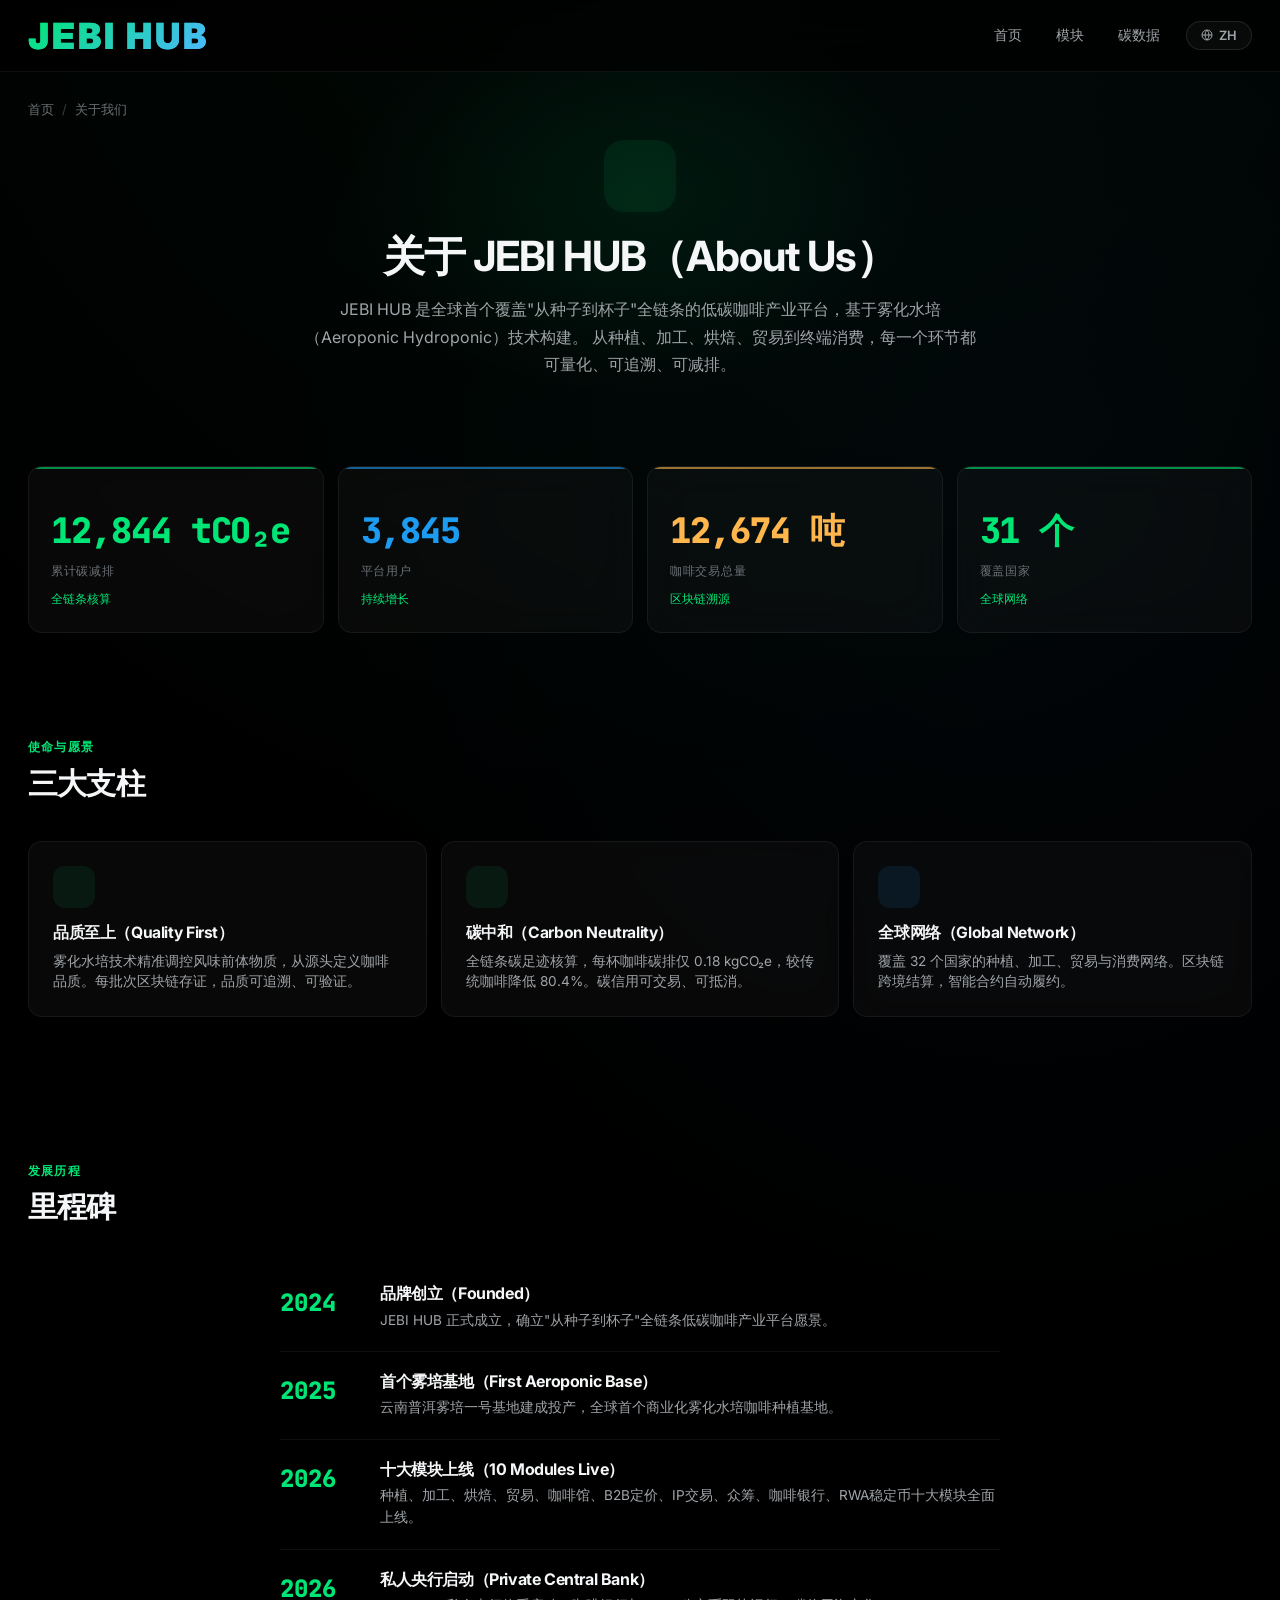
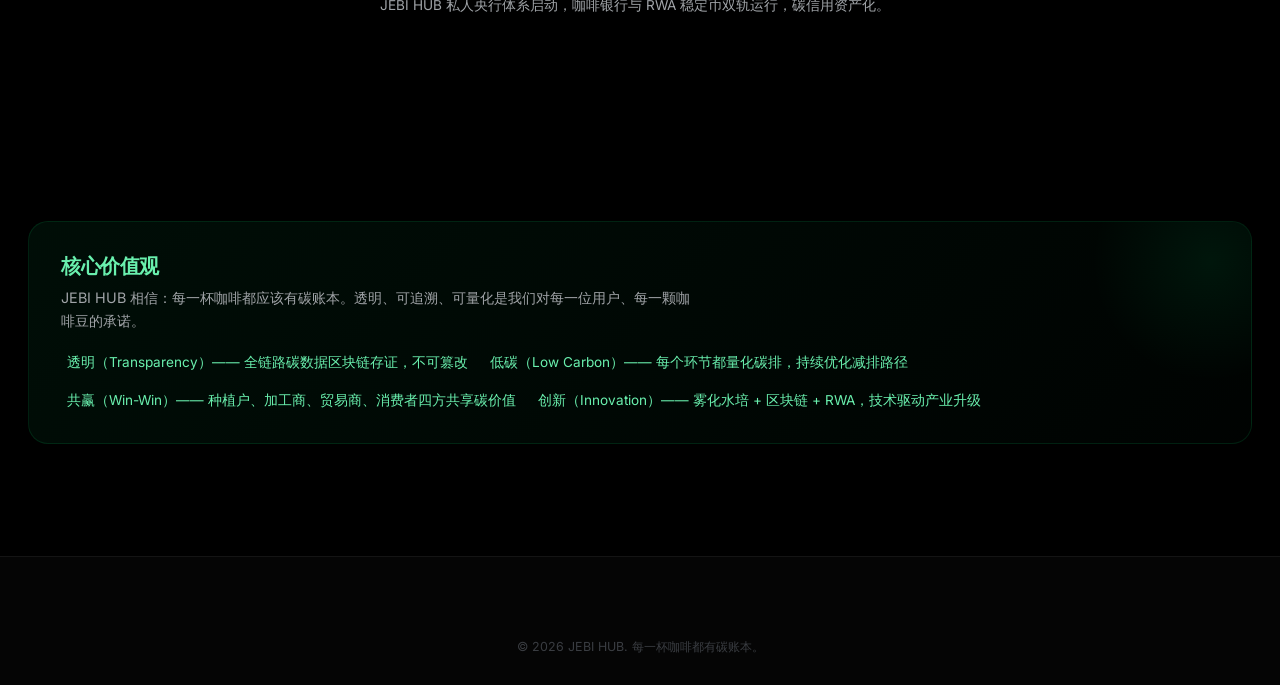
==== commit c1083466: "Fix language modal + switcher: separate jebi-visited key, inline show, cache-bust v3 - Use 'jebi-vis" ====
--- a/modules/about.html
+++ b/modules/about.html
@@ -4,7 +4,7 @@
     <meta charset="UTF-8">
     <meta name="viewport" content="width=device-width, initial-scale=1.0">
     <title>关于我们 — JEBI HUB</title>
-    <link rel="stylesheet" href="../css/style.css">
+    <link rel="stylesheet" href="../css/style.css?v=3">
     <link href="https://fonts.googleapis.com/css2?family=Inter:wght@400;500;600;700;800;900&family=JetBrains+Mono:wght@400;500;600;700;800&display=swap" rel="stylesheet">
   </head>
   <body>
@@ -18,7 +18,7 @@
           <a href="../index.html#modules" class="nav-link" data-i18n="nav.modules">模块</a>
           <a href="../index.html#dashboard" class="nav-link" data-i18n="nav.carbon">碳数据</a>
           <div class="lang-switcher">
-            <button class="lang-switcher-btn">
+            <button type="button" class="lang-switcher-btn">
               <svg width="16" height="16" viewBox="0 0 24 24" fill="none" stroke="currentColor" stroke-width="2">
                 <circle cx="12" cy="12" r="10"/>
                 <path d="M2 12h20M12 2a15.3 15.3 0 0 1 4 10 15.3 15.3 0 0 1-4 10 15.3 15.3 0 0 1-4-10 15.3 15.3 0 0 1 4-10z"/>
@@ -179,8 +179,8 @@
         </div>
       </div>
     </footer>
-    <script src="../js/i18n.js"></script>
-    <script src="../js/main.js">
+    <script src="../js/i18n.js?v=3"></script>
+    <script src="../js/main.js?v=3">
     </script>
   </body>
 </html>
--- a/css/style.css
+++ b/css/style.css
@@ -1019,6 +1019,67 @@
 .lang-option:hover { color: var(--text-1); background: var(--accent-dim); }
 .lang-option.active { color: var(--accent); background: var(--accent-dim); font-weight: 700; }
 .lang-option-code { font-family: var(--font-mono); font-size: 0.7rem; color: var(--text-4); }
+
+/* ---------- Language Selection Modal ---------- */
+.lang-modal-overlay {
+  position: fixed; inset: 0; z-index: 10000;
+  background: rgba(0, 0, 0, 0.85);
+  backdrop-filter: blur(12px); -webkit-backdrop-filter: blur(12px);
+  display: flex; align-items: center; justify-content: center;
+  opacity: 0; visibility: hidden;
+  transition: opacity 0.4s ease, visibility 0.4s ease;
+}
+.lang-modal-overlay.active { opacity: 1; visibility: visible; }
+.lang-modal {
+  background: linear-gradient(145deg, var(--bg-2), var(--bg-3));
+  border: 1px solid var(--border-2); border-radius: 20px;
+  padding: 48px 44px 36px; width: 440px; max-width: 90vw;
+  box-shadow: 0 24px 80px rgba(0,0,0,0.6), 0 0 0 1px rgba(255,255,255,0.04);
+  transform: translateY(24px) scale(0.96);
+  transition: transform 0.4s cubic-bezier(0.34, 1.56, 0.64, 1);
+}
+.lang-modal-overlay.active .lang-modal { transform: translateY(0) scale(1); }
+.lang-modal-header { text-align: center; margin-bottom: 36px; }
+.lang-modal-logo {
+  font-size: 2rem; font-weight: 900; text-transform: uppercase; letter-spacing: 0.1em;
+  background: linear-gradient(135deg, var(--green), var(--accent));
+  -webkit-background-clip: text; background-clip: text; -webkit-text-fill-color: transparent;
+  margin-bottom: 8px;
+}
+.lang-modal-subtitle { font-size: 0.9rem; color: var(--text-3); }
+.lang-modal-options { display: flex; flex-direction: column; gap: 12px; }
+.lang-modal-option {
+  display: flex; align-items: center; gap: 16px;
+  background: var(--bg-glass); border: 1px solid var(--border-1); border-radius: 14px;
+  padding: 18px 22px; cursor: pointer; transition: all 0.25s;
+  font-family: inherit; color: var(--text-1); text-align: left;
+}
+.lang-modal-option:hover {
+  background: var(--bg-glass-hover); border-color: var(--accent);
+  transform: translateX(4px); box-shadow: 0 4px 24px rgba(29, 155, 240, 0.12);
+}
+html[dir="rtl"] .lang-modal-option { text-align: right; transform: none; }
+html[dir="rtl"] .lang-modal-option:hover { transform: translateX(-4px); }
+.lang-modal-option-flag {
+  width: 48px; height: 48px; min-width: 48px; border-radius: 12px;
+  display: flex; align-items: center; justify-content: center;
+  font-size: 1.3rem; font-weight: 800;
+  background: var(--accent-dim); color: var(--accent);
+  border: 1px solid var(--border-2);
+}
+.lang-modal-option:nth-child(1) .lang-modal-option-flag { background: rgba(29, 155, 240, 0.12); color: #1d9bf0; }
+.lang-modal-option:nth-child(2) .lang-modal-option-flag { background: rgba(0, 230, 118, 0.12); color: var(--green); }
+.lang-modal-option:nth-child(3) .lang-modal-option-flag { background: rgba(168, 85, 247, 0.12); color: #a855f7; }
+.lang-modal-option-text { display: flex; flex-direction: column; gap: 2px; }
+.lang-modal-option-name { font-size: 1rem; font-weight: 600; color: var(--text-1); }
+.lang-modal-option-native { font-size: 0.85rem; color: var(--text-3); }
+.lang-modal-footer { text-align: center; margin-top: 24px; }
+.lang-modal-skip {
+  background: none; border: none; cursor: pointer;
+  font-size: 0.8rem; color: var(--text-4); text-decoration: underline;
+  font-family: inherit; transition: color 0.2s;
+}
+.lang-modal-skip:hover { color: var(--text-2); }
 
 /* ---------- RTL Support (Arabic) ---------- */
 html[dir="rtl"] body { direction: rtl; text-align: right; }
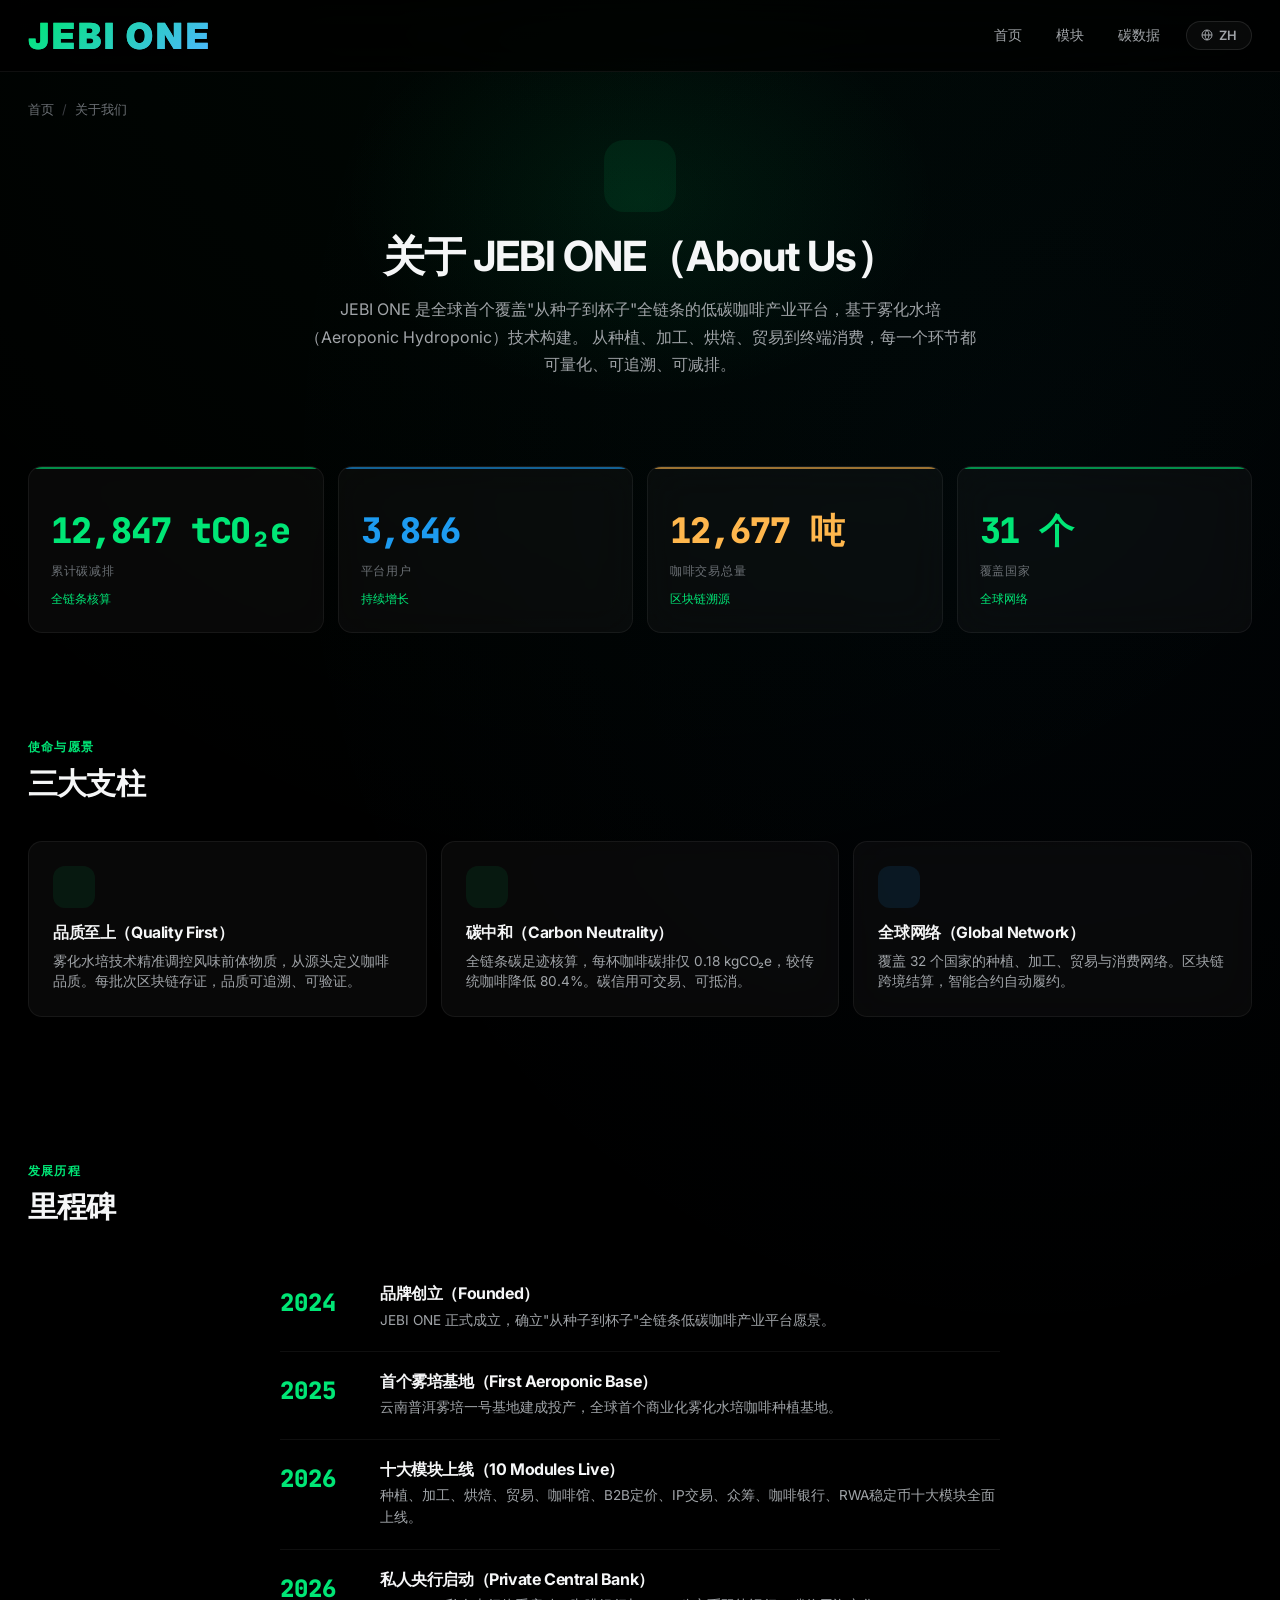
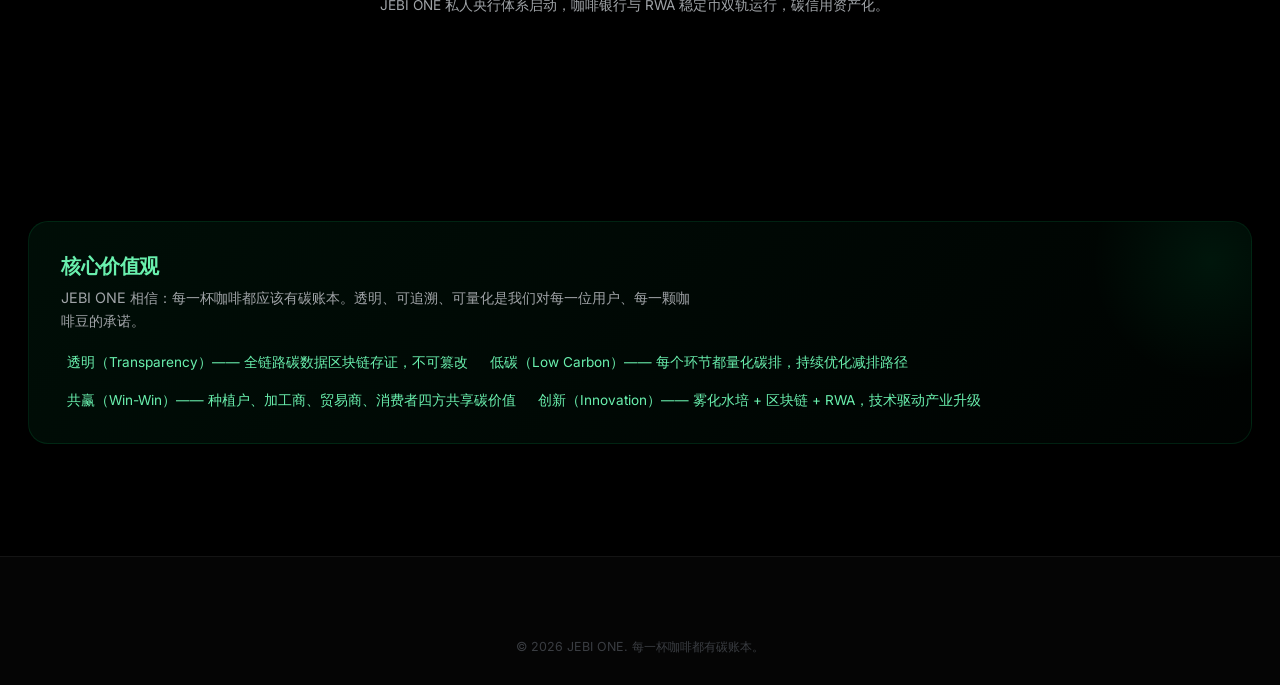
==== commit b00e831d: "Fix language modal click handlers + rename JEBI HUB to JEBI ONE Modal fix: - Inline script now fully" ====
--- a/modules/about.html
+++ b/modules/about.html
@@ -3,7 +3,7 @@
   <head>
     <meta charset="UTF-8">
     <meta name="viewport" content="width=device-width, initial-scale=1.0">
-    <title>关于我们 — JEBI HUB</title>
+    <title>关于我们 — JEBI ONE</title>
     <link rel="stylesheet" href="../css/style.css?v=3">
     <link href="https://fonts.googleapis.com/css2?family=Inter:wght@400;500;600;700;800;900&family=JetBrains+Mono:wght@400;500;600;700;800&display=swap" rel="stylesheet">
   </head>
@@ -11,7 +11,7 @@
     <nav class="nav">
       <div class="nav-inner">
         <a href="../index.html" class="nav-logo">
-          <span>JEBI HUB</span>
+          <span>JEBI ONE</span>
         </a>
         <div class="nav-links">
           <a href="../index.html" class="nav-link" data-i18n="nav.home">首页</a>
@@ -44,9 +44,9 @@
         <div class="page-header-content">
           <div class="module-icon" style="background: var(--green-dim);">
           </div>
-          <h1 data-i18n="about.title">关于 JEBI HUB（About Us）</h1>
+          <h1 data-i18n="about.title">关于 JEBI ONE（About Us）</h1>
           <p class="module-desc" data-i18n="about.desc">
-            JEBI HUB 是全球首个覆盖"从种子到杯子"全链条的低碳咖啡产业平台，基于雾化水培（Aeroponic Hydroponic）技术构建。
+            JEBI ONE 是全球首个覆盖"从种子到杯子"全链条的低碳咖啡产业平台，基于雾化水培（Aeroponic Hydroponic）技术构建。
             从种植、加工、烘焙、贸易到终端消费，每一个环节都可量化、可追溯、可减排。
           </p>
         </div>
@@ -130,7 +130,7 @@
             <div class="about-timeline-year">2024</div>
             <div class="about-timeline-content">
               <h4 data-i18n="about.timeline.item1.title">品牌创立（Founded）</h4>
-              <p data-i18n="about.timeline.item1.desc">JEBI HUB 正式成立，确立"从种子到杯子"全链条低碳咖啡产业平台愿景。</p>
+              <p data-i18n="about.timeline.item1.desc">JEBI ONE 正式成立，确立"从种子到杯子"全链条低碳咖啡产业平台愿景。</p>
             </div>
           </div>
           <div class="about-timeline-item">
@@ -151,7 +151,7 @@
             <div class="about-timeline-year">2026</div>
             <div class="about-timeline-content">
               <h4 data-i18n="about.timeline.item4.title">私人央行启动（Private Central Bank）</h4>
-              <p data-i18n="about.timeline.item4.desc">JEBI HUB 私人央行体系启动，咖啡银行与 RWA 稳定币双轨运行，碳信用资产化。</p>
+              <p data-i18n="about.timeline.item4.desc">JEBI ONE 私人央行体系启动，咖啡银行与 RWA 稳定币双轨运行，碳信用资产化。</p>
             </div>
           </div>
         </div>
@@ -162,7 +162,7 @@
       <div class="container">
         <div class="lc-banner">
           <h3 data-i18n="about.values.title">核心价值观</h3>
-          <p data-i18n="about.values.desc">JEBI HUB 相信：每一杯咖啡都应该有碳账本。透明、可追溯、可量化是我们对每一位用户、每一颗咖啡豆的承诺。</p>
+          <p data-i18n="about.values.desc">JEBI ONE 相信：每一杯咖啡都应该有碳账本。透明、可追溯、可量化是我们对每一位用户、每一颗咖啡豆的承诺。</p>
           <ul>
             <li data-i18n="about.values.item1">透明（Transparency）—— 全链路碳数据区块链存证，不可篡改</li>
             <li data-i18n="about.values.item2">低碳（Low Carbon）—— 每个环节都量化碳排，持续优化减排路径</li>
@@ -175,7 +175,7 @@
     <footer class="footer">
       <div class="container">
         <div class="footer-bottom" style="border: none; justify-content: center;">
-          <p>&copy; 2026 JEBI HUB. 每一杯咖啡都有碳账本。</p>
+          <p>&copy; 2026 JEBI ONE. 每一杯咖啡都有碳账本。</p>
         </div>
       </div>
     </footer>
--- a/css/style.css
+++ b/css/style.css
@@ -958,7 +958,7 @@
 }
 
 /* ============================================================
-   JEBI HUB — Logo, i18n, Empty Icon, RTL, Contact Page Styles
+   JEBI ONE — Logo, i18n, Empty Icon, RTL, Contact Page Styles
    ============================================================ */
 
 /* ---------- Footer Brand (match logo style) ---------- */
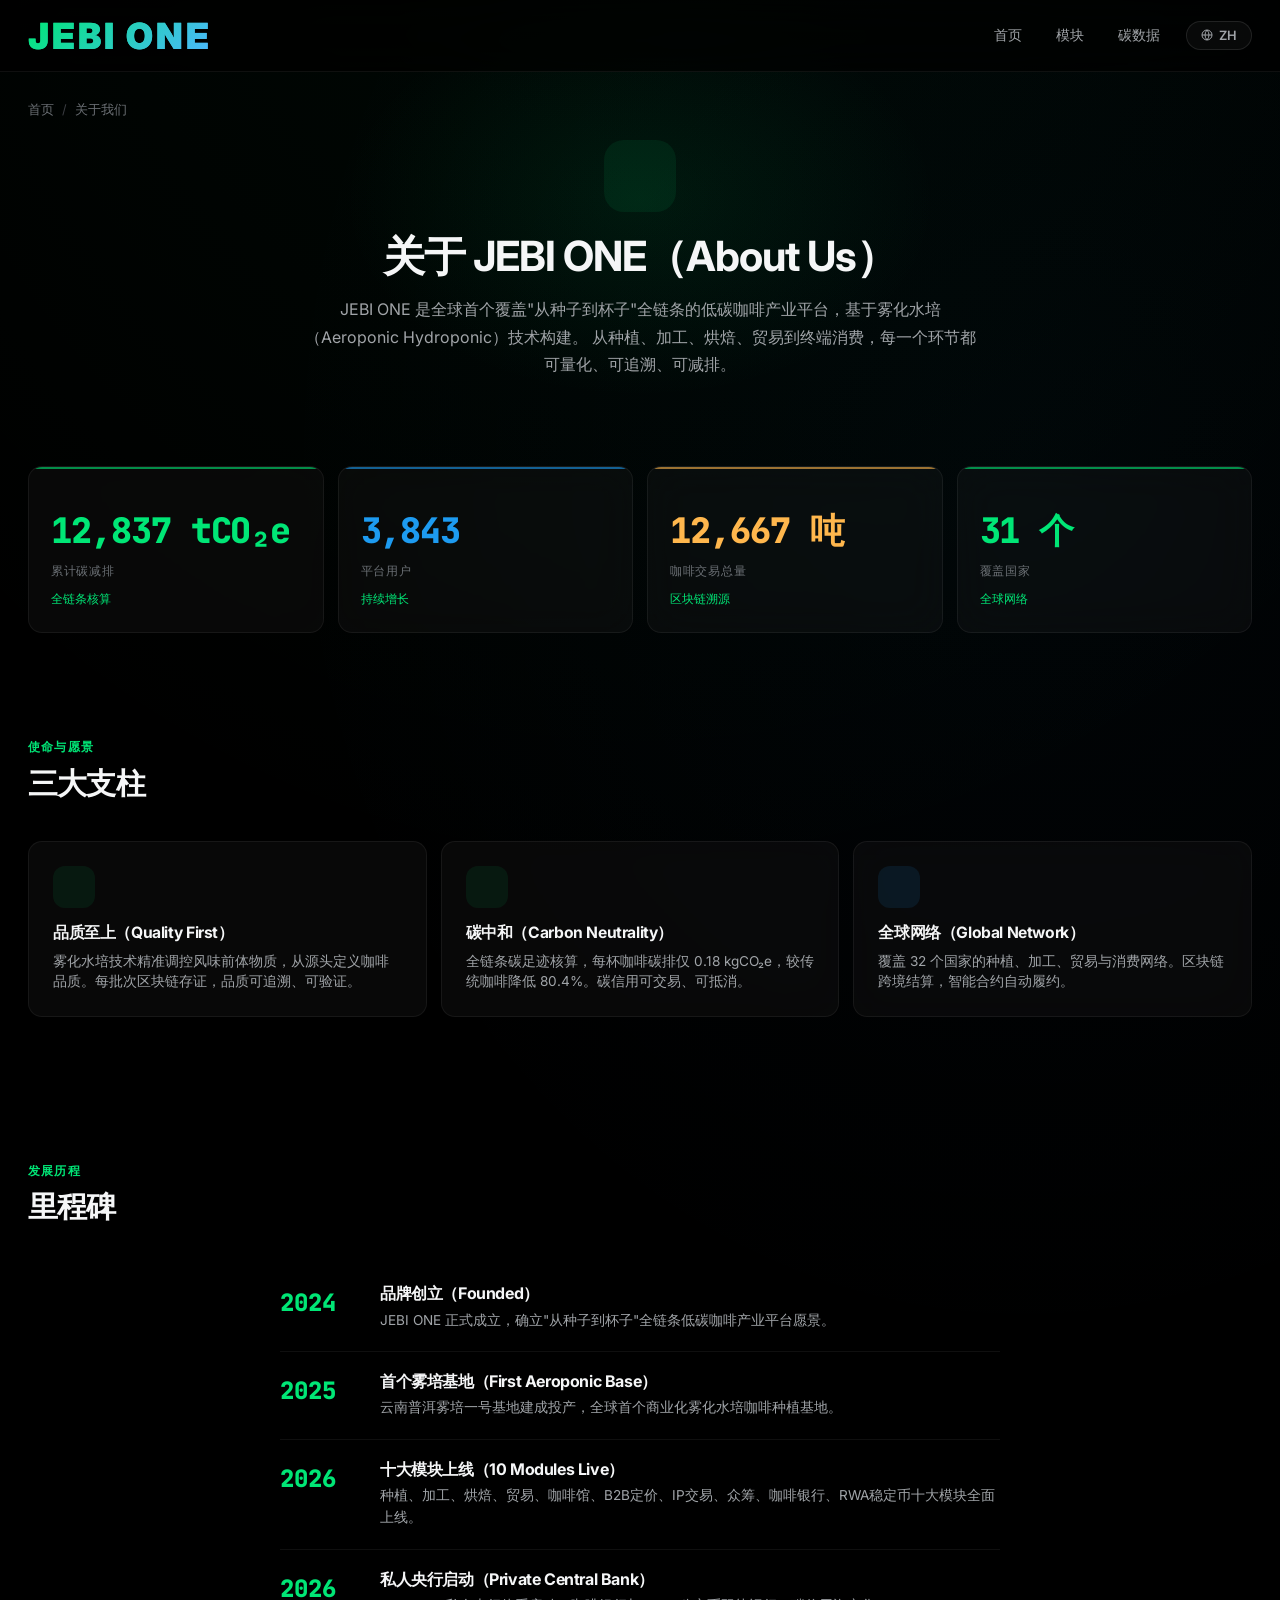
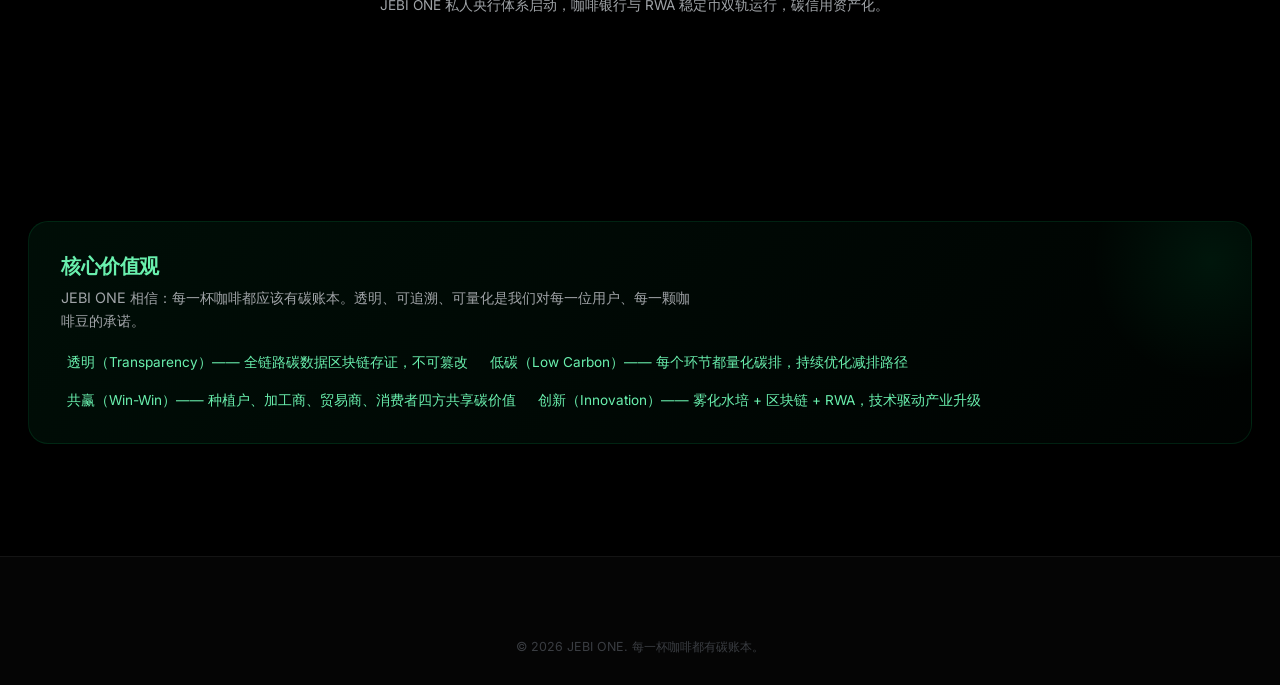
==== commit 4980631d: "Fix language modal + nav switcher translation (v4) Modal fix: - After selecting language, reload pag" ====
--- a/modules/about.html
+++ b/modules/about.html
@@ -179,8 +179,8 @@
         </div>
       </div>
     </footer>
-    <script src="../js/i18n.js?v=3"></script>
-    <script src="../js/main.js?v=3">
+    <script src="../js/i18n.js?v=4"></script>
+    <script src="../js/main.js?v=4">
     </script>
   </body>
 </html>
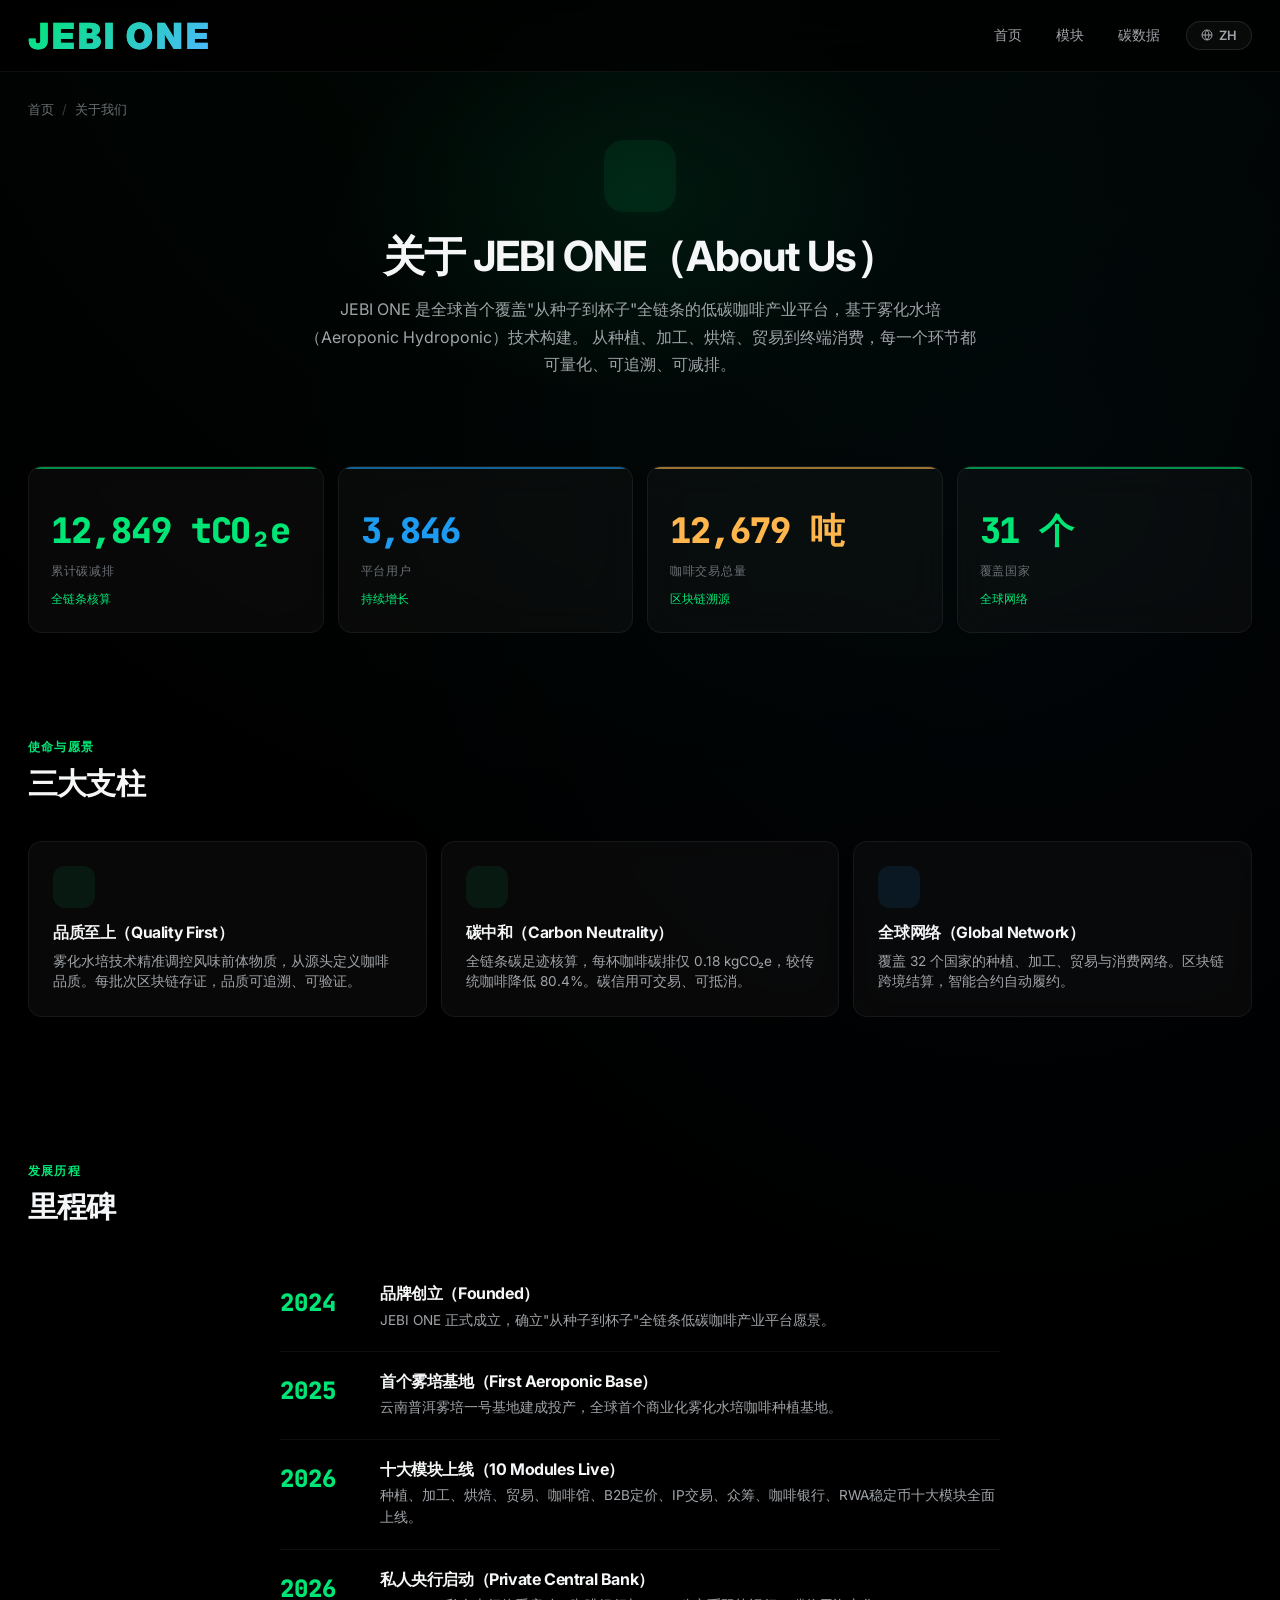
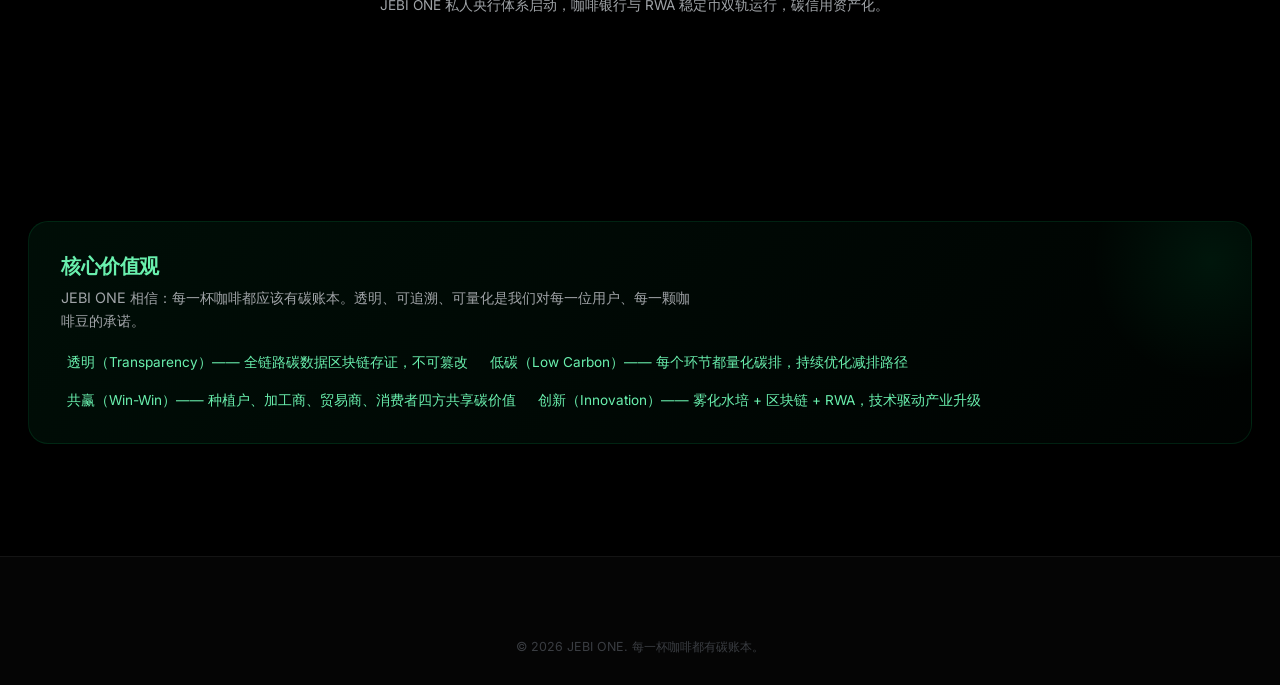
==== commit 63fe5537: "Fix language selection: move i18n.js to <head> + reliable click handling (v5) Root cause: i18n.js lo" ====
--- a/modules/about.html
+++ b/modules/about.html
@@ -6,6 +6,8 @@
     <title>关于我们 — JEBI ONE</title>
     <link rel="stylesheet" href="../css/style.css?v=3">
     <link href="https://fonts.googleapis.com/css2?family=Inter:wght@400;500;600;700;800;900&family=JetBrains+Mono:wght@400;500;600;700;800&display=swap" rel="stylesheet">
+  
+    <script src="../js/i18n.js?v=5"></script>
   </head>
   <body>
     <nav class="nav">
@@ -178,9 +180,7 @@
           <p>&copy; 2026 JEBI ONE. 每一杯咖啡都有碳账本。</p>
         </div>
       </div>
-    </footer>
-    <script src="../js/i18n.js?v=4"></script>
-    <script src="../js/main.js?v=4">
+    </footer><script src="../js/main.js?v=5">
     </script>
   </body>
 </html>
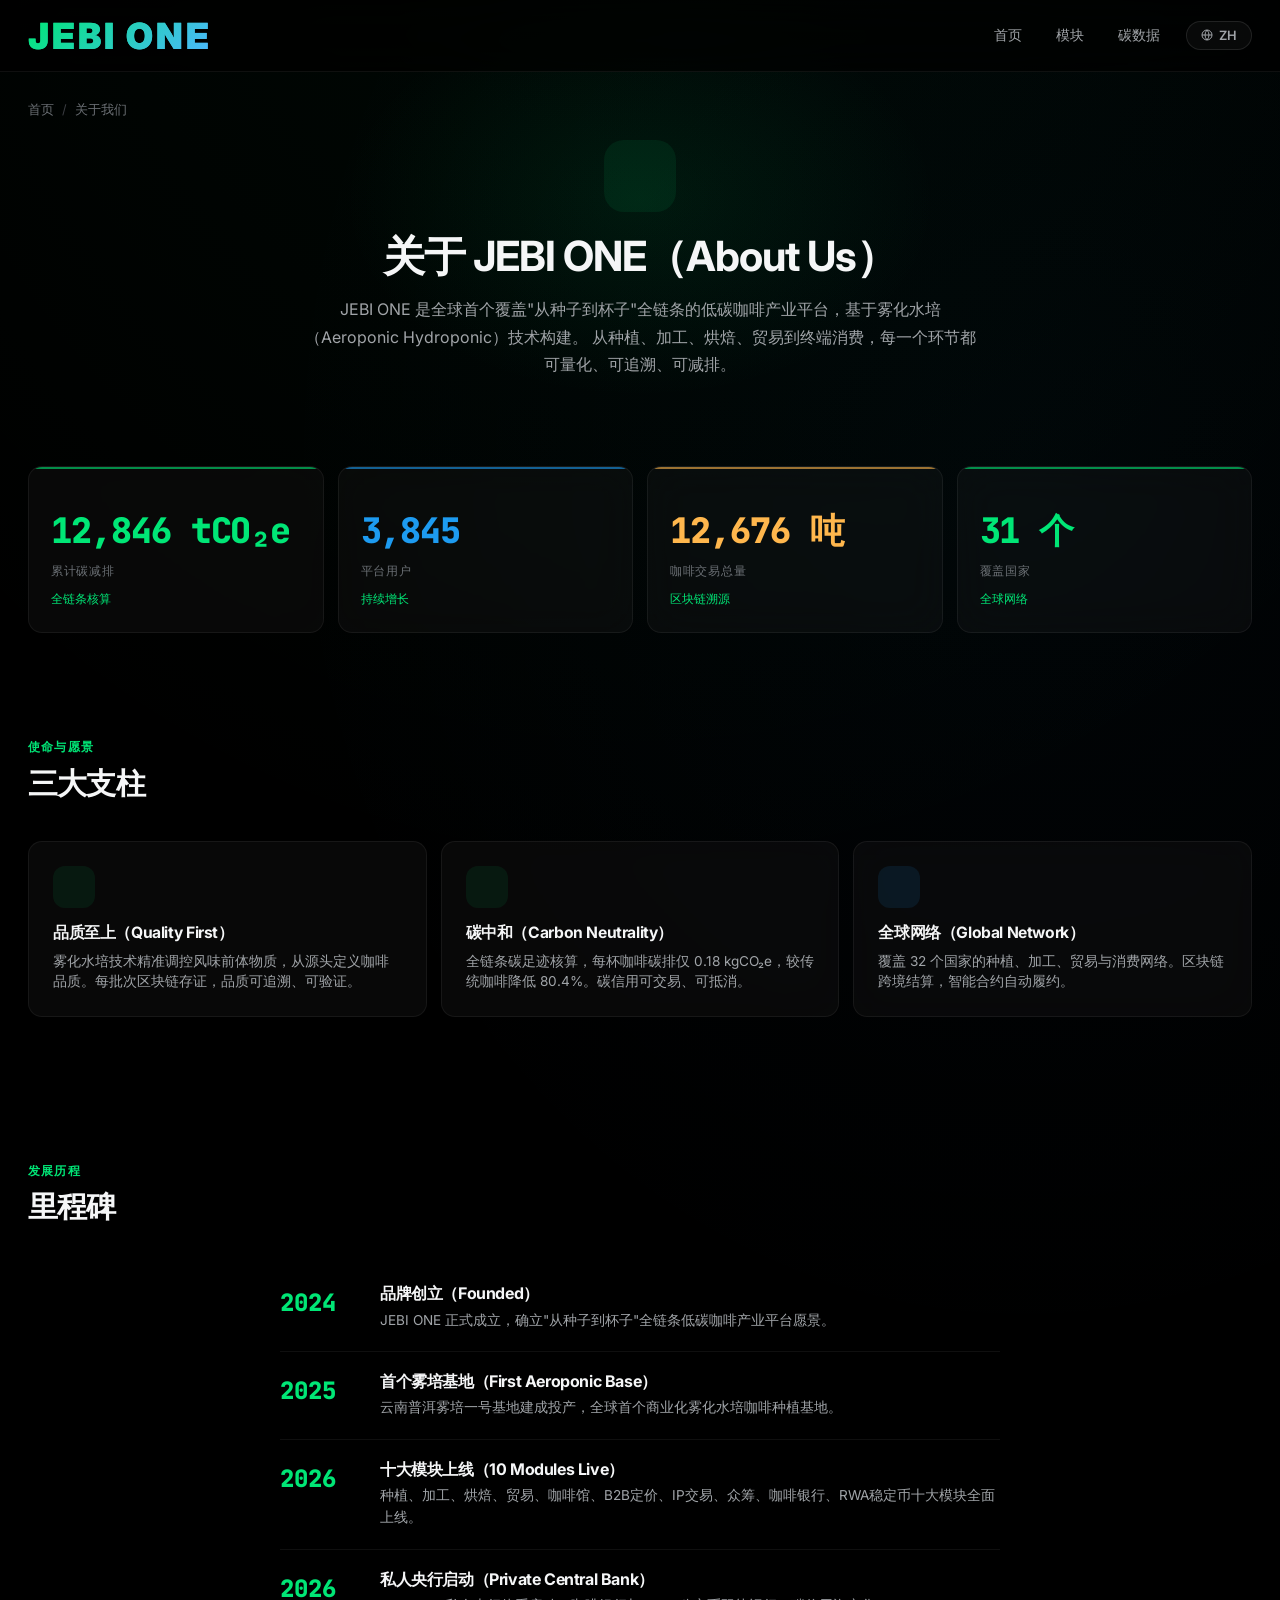
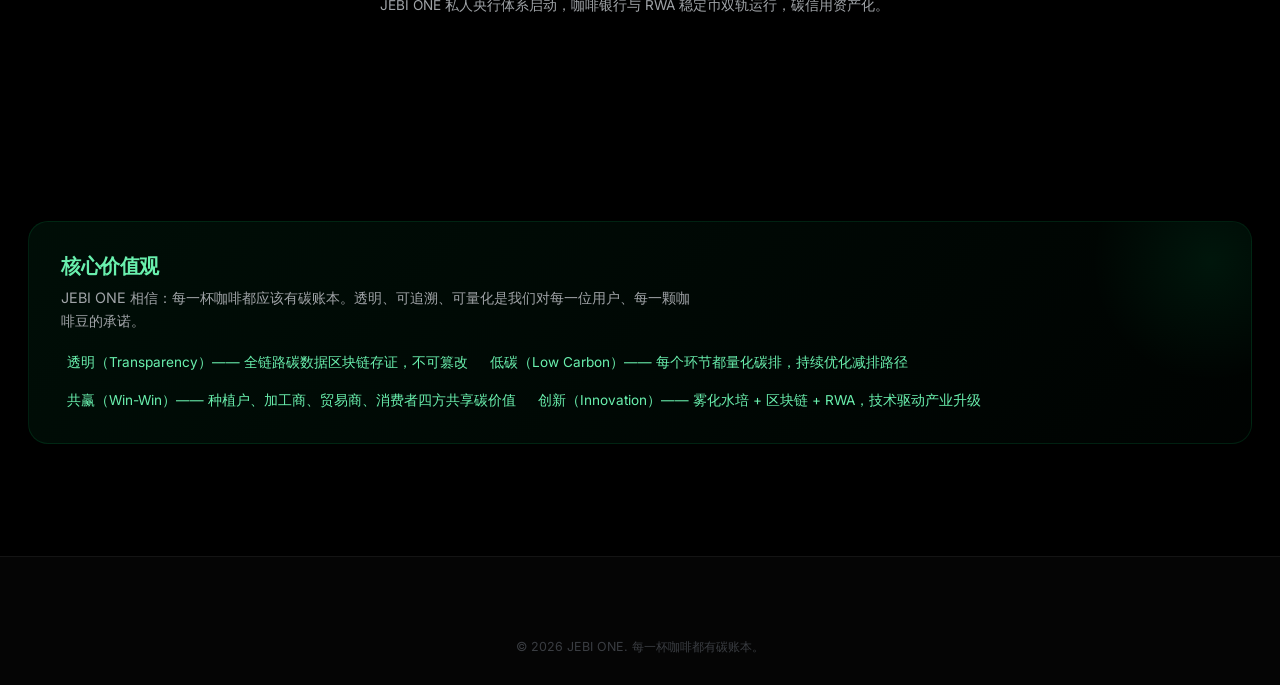
==== commit fbe4bdbc: "Fix language selection: onclick handlers + simplified engine (v6) Modal: onclick='chooseLang(lang)' " ====
--- a/modules/about.html
+++ b/modules/about.html
@@ -7,7 +7,9 @@
     <link rel="stylesheet" href="../css/style.css?v=3">
     <link href="https://fonts.googleapis.com/css2?family=Inter:wght@400;500;600;700;800;900&family=JetBrains+Mono:wght@400;500;600;700;800&display=swap" rel="stylesheet">
   
-    <script src="../js/i18n.js?v=5"></script>
+    <script src="../js/i18n.js?v=6"></script>
+  
+    <script>document.addEventListener('click',function(){var s=document.querySelector('.lang-switcher');if(s)s.classList.remove('open')})</script>
   </head>
   <body>
     <nav class="nav">
@@ -20,7 +22,7 @@
           <a href="../index.html#modules" class="nav-link" data-i18n="nav.modules">模块</a>
           <a href="../index.html#dashboard" class="nav-link" data-i18n="nav.carbon">碳数据</a>
           <div class="lang-switcher">
-            <button type="button" class="lang-switcher-btn">
+            <button type="button" class="lang-switcher-btn" onclick="this.parentElement.classList.toggle('open');event.stopPropagation()">
               <svg width="16" height="16" viewBox="0 0 24 24" fill="none" stroke="currentColor" stroke-width="2">
                 <circle cx="12" cy="12" r="10"/>
                 <path d="M2 12h20M12 2a15.3 15.3 0 0 1 4 10 15.3 15.3 0 0 1-4 10 15.3 15.3 0 0 1-4-10 15.3 15.3 0 0 1 4-10z"/>
@@ -28,9 +30,9 @@
               <span class="lang-current">ZH</span>
             </button>
             <div class="lang-switcher-menu">
-              <div class="lang-option active" data-lang="zh">中文</div>
-              <div class="lang-option" data-lang="en">English</div>
-              <div class="lang-option" data-lang="ar">العربية</div>
+              <div class="lang-option active" data-lang="zh" onclick="JEBI_I18N.setLang('zh');this.parentElement.parentElement.classList.remove('open')">中文</div>
+              <div class="lang-option" data-lang="en" onclick="JEBI_I18N.setLang('en');this.parentElement.parentElement.classList.remove('open')">English</div>
+              <div class="lang-option" data-lang="ar" onclick="JEBI_I18N.setLang('ar');this.parentElement.parentElement.classList.remove('open')">العربية</div>
             </div>
           </div>
         </div>
@@ -180,7 +182,7 @@
           <p>&copy; 2026 JEBI ONE. 每一杯咖啡都有碳账本。</p>
         </div>
       </div>
-    </footer><script src="../js/main.js?v=5">
+    </footer><script src="../js/main.js?v=6">
     </script>
   </body>
 </html>
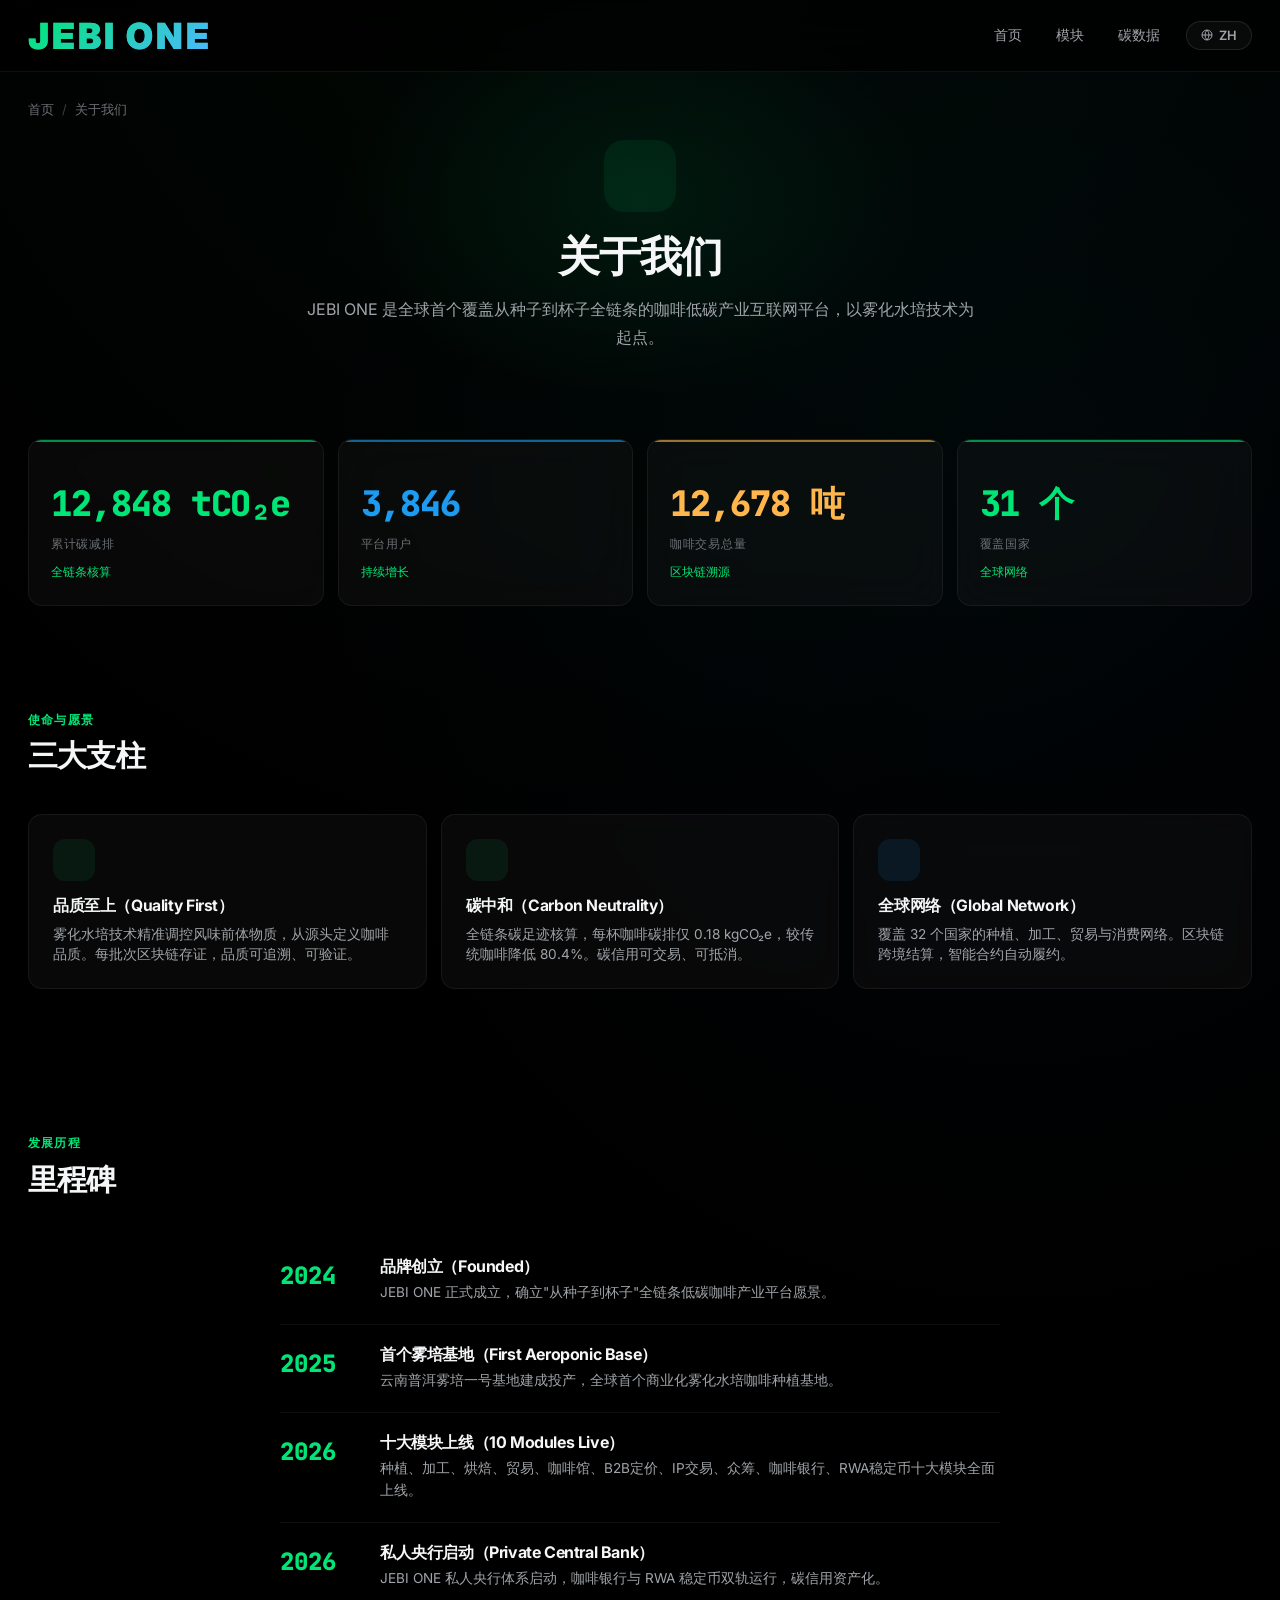
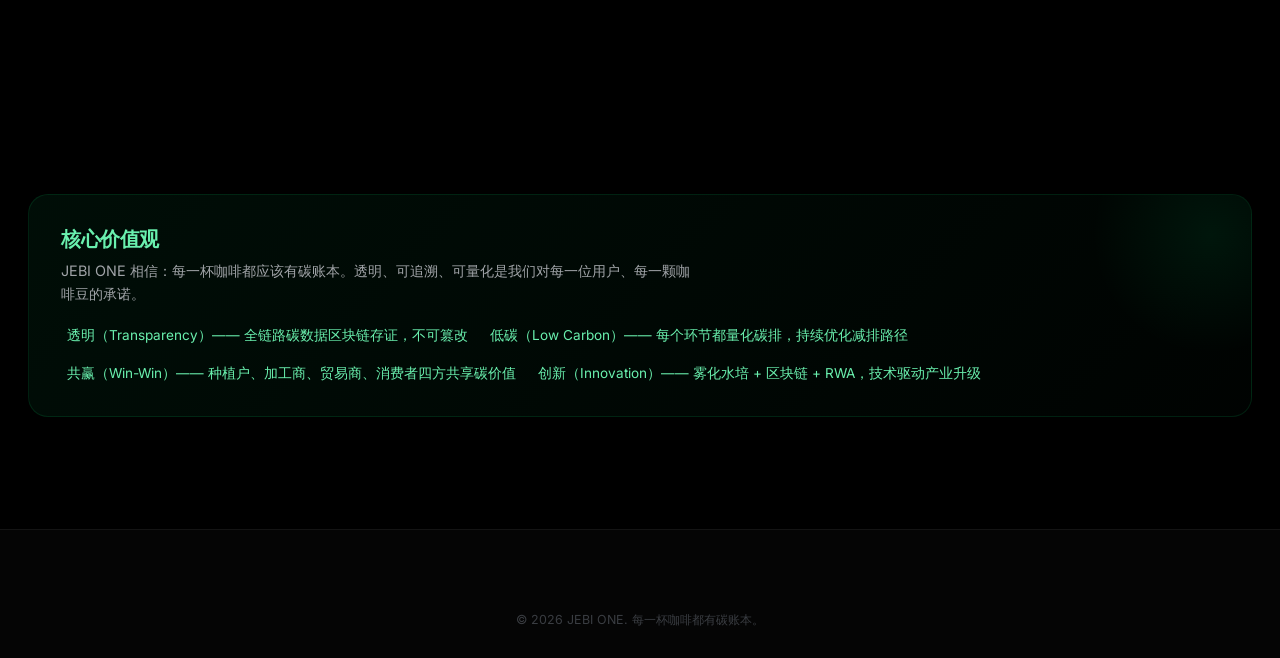
==== commit 2e1874c8: "Fix i18n.js syntax errors: inner double quotes broke JS parsing (v7) ROOT CAUSE: Chinese/Arabic text" ====
--- a/modules/about.html
+++ b/modules/about.html
@@ -7,7 +7,7 @@
     <link rel="stylesheet" href="../css/style.css?v=3">
     <link href="https://fonts.googleapis.com/css2?family=Inter:wght@400;500;600;700;800;900&family=JetBrains+Mono:wght@400;500;600;700;800&display=swap" rel="stylesheet">
   
-    <script src="../js/i18n.js?v=6"></script>
+    <script src="../js/i18n.js?v=7"></script>
   
     <script>document.addEventListener('click',function(){var s=document.querySelector('.lang-switcher');if(s)s.classList.remove('open')})</script>
   </head>
@@ -182,7 +182,7 @@
           <p>&copy; 2026 JEBI ONE. 每一杯咖啡都有碳账本。</p>
         </div>
       </div>
-    </footer><script src="../js/main.js?v=6">
+    </footer><script src="../js/main.js?v=7">
     </script>
   </body>
 </html>
